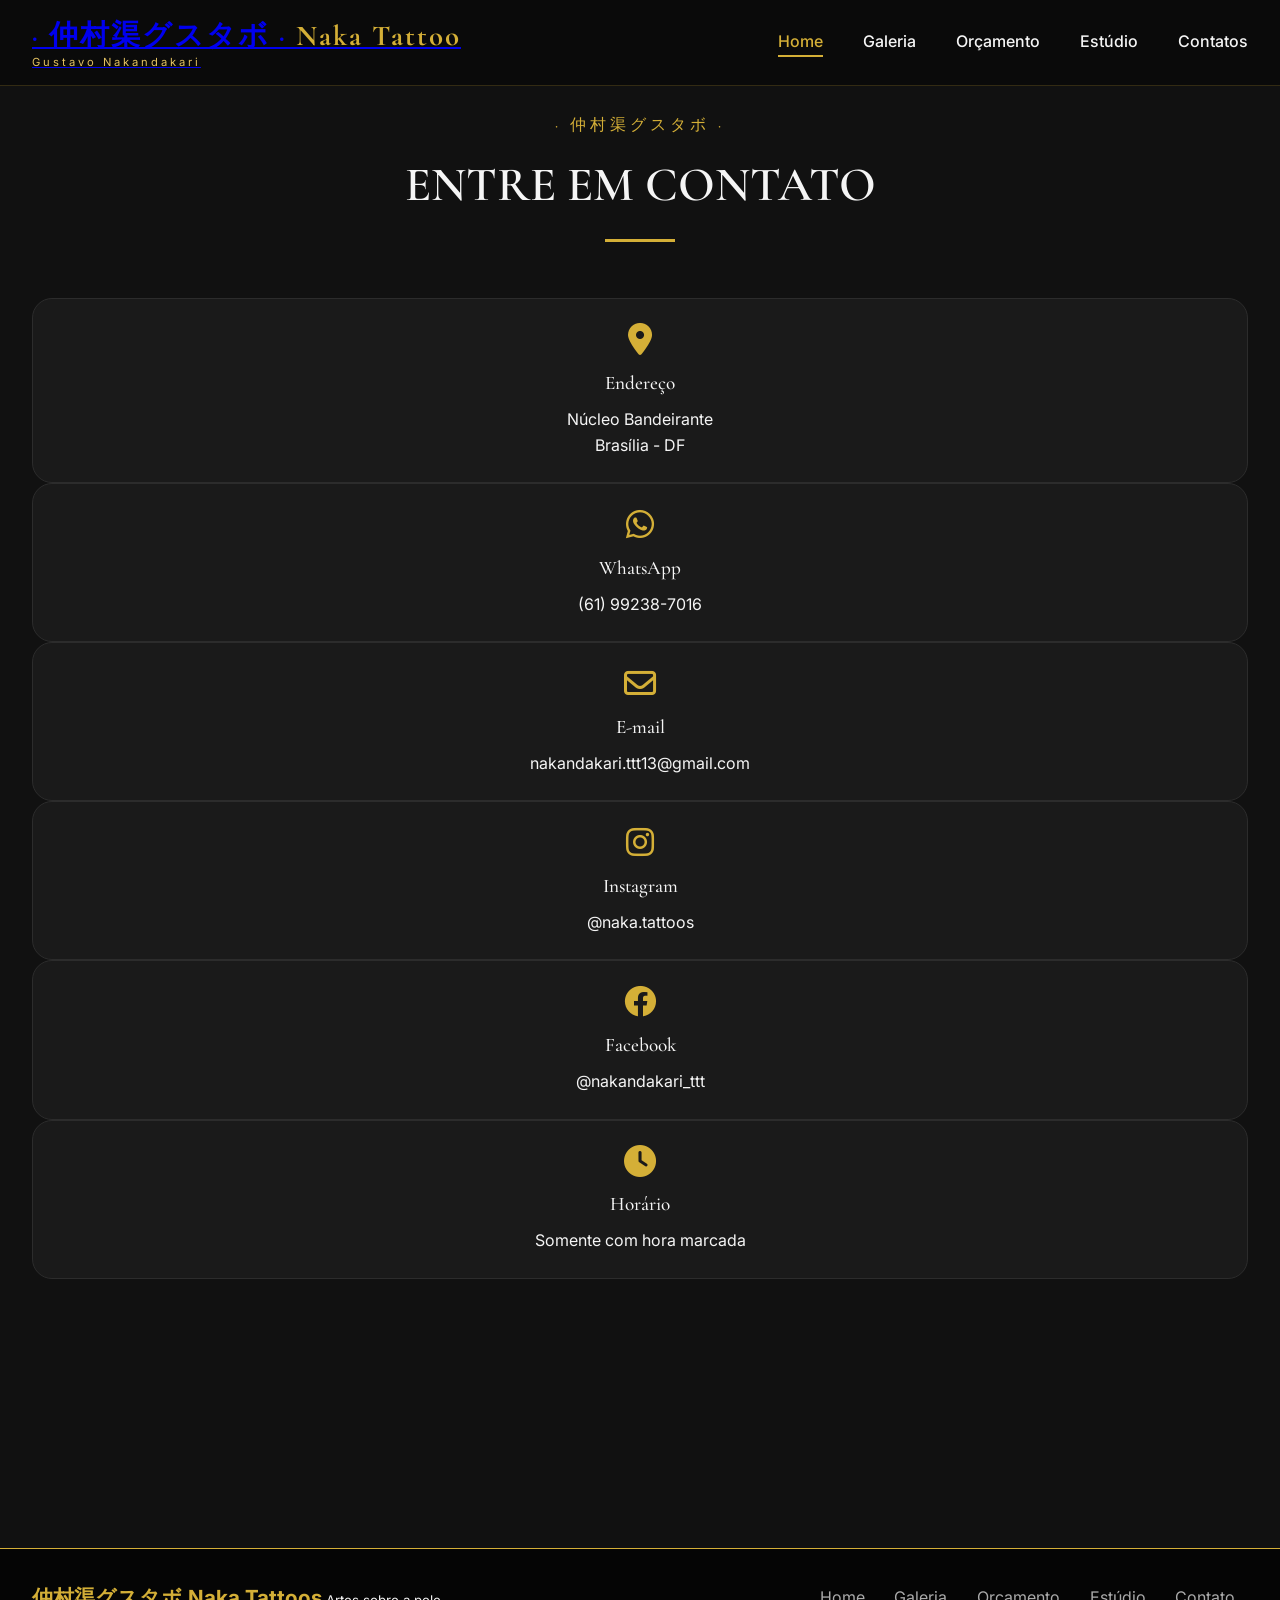
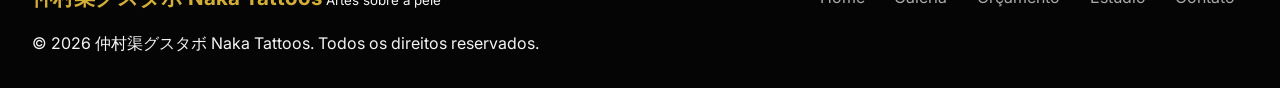
==== src/pages/contatos.html @ 394514e5 "cria e estrutura a página contatos Co-authored-by: Copilot <copilot@github.com>" ====
<!DOCTYPE html>
<html lang="pt-br">
    <head>
        <meta charset="UTF-8">
        <meta name="viewport" content="width=device-width, initial-scale=1.0">
        <title>Naka Tatto | Contatos</title>
        <link href="https://fonts.googleapis.com/css2?family=Inter:opsz,wght@14..32,300;400;500;600;700&family=Cormorant+Garamond:ital,wght@0,400;0,500;1,400&display=swap" rel="stylesheet">
        <link rel="stylesheet" href="https://cdnjs.cloudflare.com/ajax/libs/font-awesome/6.0.0-beta3/css/all.min.css">
        <link rel="stylesheet" href="../styles/global.css">
    </head>
    <body>
        <header class="cabecalho" id="cabecalho">
            <div class="container-cabecalho">
                <a href="../../index.html" class="logo">
                    <span class="logo-principal">· 仲村渠グスタボ ·
                        <span class="logo-texto">Naka Tattoo</span>
                    </span>
                    <span class="logo-detalhe">Gustavo Nakandakari</span>
                </a>

                <nav class="menu-navegacao">
                    <ul class="lista-menu">
                        <li><a href="../../index.html" class="link-menu">Home</a></li>
                        <li><a href="galeria.html" class="link-menu">Galeria</a></li>
                        <li><a href="orcamento.html" class="link-menu">Orçamento</a></li>
                        <li><a href="estudio.html" class="link-menu">Estúdio</a></li>
                        <li><a href="contatos.html" class="link-menu ativo">Contatos</a></li>
                    </ul>
                </nav>

                <div class="menu-hamburger" id="menuHamburger">
                    <i class="fas fa-bars"></i>
                </div>
            </div>
        </header>

        <main>
            <section class="secao secao-contato">
                <div class="container-largura">
                    <div class="cabecalho-secao">
                        <span class="etiqueta-secao">· 仲村渠グスタボ ·</span>
                        <h2 class="titulo-secao">Entre em Contato</h2>
                        <div class="linha-dourada"></div>
                    </div>

                    <div class="contato-com-mapa">
                        <div class="info-contato-vertical">
                            <a href="https://www.google.com/maps?q=-15.8730800,-47.9724920" target="_blank" rel="noopener" class="card-info card-info-linha">
                                <i class="fas fa-map-marker-alt"></i>
                                <div class="card-info-texto">
                                    <h4>Endereço</h4>
                                    <p>Núcleo Bandeirante<br>Brasília - DF</p>
                                </div>
                            </a>

                            <a href="https://api.whatsapp.com/message/TLLHO6BXFIZGD1" target="_blank" rel="noopener" class="card-info card-info-linha">
                                <i class="fab fa-whatsapp"></i>
                                <div class="card-info-texto">
                                    <h4>WhatsApp</h4>
                                    <p>(61) 99238-7016</p>
                                </div>
                            </a>

                            <a href="mailto:nakandakari.ttt13@gmail.com" class="card-info card-info-linha">
                                <i class="far fa-envelope"></i>
                                <div class="card-info-texto">
                                    <h4>E-mail</h4>
                                    <p>nakandakari.ttt13@gmail.com</p>
                                </div>
                            </a>

                            <a href="https://www.instagram.com/naka.tattoos" target="_blank" rel="noopener" class="card-info card-info-linha">
                                <i class="fab fa-instagram"></i>
                                <div class="card-info-texto">
                                    <h4>Instagram</h4>
                                    <p>@naka.tattoos</p>
                                </div>
                            </a>

                            <a href="https://www.facebook.com/share/1BndRyHR6f/?mibextid=wwXlfr" target="_blank" rel="noopener" class="card-info card-info-linha">
                                <i class="fab fa-facebook"></i>
                                <div class="card-info-texto">
                                    <h4>Facebook</h4>
                                    <p>@nakandakari_ttt</p>
                                </div>
                            </a>

                            <div class="card-info card-info-linha">
                                <i class="fas fa-clock"></i>
                                <div class="card-info-texto">
                                    <h4>Horário</h4>
                                    <p>Somente com hora marcada</p>
                                </div>
                            </div>
                        </div>

                        <div class="mapa-contato">
                            <iframe
                                src="https://www.google.com/maps/embed?pb=!1m18!1m12!1m3!1d3839.999999999999!2d-47.972492!3d-15.87308!2m3!1f0!2f0!3f0!3m2!1i1024!2i768!4f13.1!3m3!1m2!1s0x0%3A0x0!2zMTXCsDUyJzIzLjAiUyA0N8KwNTgnMjEuMCJX!5e0!3m2!1spt-BR!2sbr!4v1620000000000"
                                width="100%"
                                height="100%"
                                style="border:0;"
                                allowfullscreen=""
                                loading="lazy"
                                title="Localização do estúdio"
                            >
                            </iframe>
                        </div>
                    </div>
                </div>
            </section>
        </main>

        <footer class="rodape">
            <div class="container-rodape">
                <div class="rodape-conteudo">
                    <div class="rodape-logo">
                        <span>仲村渠グスタボ Naka Tattoos</span>
                        <small>Artes sobre a pele</small>
                    </div>
                    <div class="rodape-links">
                        <a href="../../index.html">Home</a>
                        <a href="galeria.html">Galeria</a>
                        <a href="orcamento.html">Orçamento</a>
                        <a href="estudio.html">Estúdio</a>
                        <a href="contatos.html">Contato</a>
                    </div>
                    <div class="rodape-copyright">
                        <p>© 2026 仲村渠グスタボ Naka Tattoos. Todos os direitos reservados.</p>
                    </div>
                </div>
            </div>
        </footer>

        <script src="../js/script.js"></script>
    </body>
</html>
---- src/styles/global.css ----
/* --- RESET & VARIÁVEIS (PORTUGUÊS) --- */
* {
    margin: 0;
    padding: 0;
    box-sizing: border-box;
}

:root {
    --preto: #0a0a0a;
    --preto-suave: #111111;
    --vermelho: #c53a1f;
    --vermelho-escuro: #a52a12;
    --branco: #f5f5f5;
    --branco-fumaca: #ececec;
    --dourado: #d4af37;
    --dourado-suave: #e4c262;
    --cinza-escuro: #2a2a2a;
    --transicao-padrao: all 0.3s ease;
}

html {
    scroll-behavior: smooth;
}

body {
    font-family: 'Inter', sans-serif;
    background-color: var(--preto);
    color: var(--branco);
    line-height: 1.6;
    overflow-x: hidden;
}

/* --- TIPOGRAFIA ORIENTAL --- */
h1, h2, h3, h4, .logo-principal, .etiqueta-secao, .citacao-sobre {
    font-family: 'Cormorant Garamond', serif;
    font-weight: 500;
}

/* --- CABEÇALHO / NAVEGAÇÃO --- */
.cabecalho {
    position: fixed;
    top: 0;
    width: 100%;
    background: rgba(10, 10, 10, 0.92);
    backdrop-filter: blur(12px);
    z-index: 1000;
    padding: 0.8rem 2rem;
    border-bottom: 1px solid rgba(212, 175, 55, 0.2);
    transition: var(--transicao-padrao);
}

.container-cabecalho {
    max-width: 1400px;
    margin: 0 auto;
    display: flex;
    justify-content: space-between;
    align-items: center;
}

.logo {
    display: flex;
    flex-direction: column;
}

.logo-principal {
    font-size: 1.8rem;
    font-weight: 700;
    letter-spacing: 2px;
}

.logo-principal span {
    color: var(--dourado);
}

.logo-texto {
    color: var(--branco);
}

.logo-detalhe {
    font-size: 0.7rem;
    letter-spacing: 3px;
    color: var(--dourado-suave);
    margin-top: -5px;
}

.lista-menu {
    display: flex;
    gap: 2.5rem;
    list-style: none;
}

.link-menu {
    color: var(--branco);
    text-decoration: none;
    font-weight: 500;
    font-size: 1rem;
    transition: var(--transicao-padrao);
    position: relative;
}

.link-menu::after {
    content: '';
    position: absolute;
    bottom: -6px;
    left: 0;
    width: 0%;
    height: 2px;
    background: var(--dourado);
    transition: 0.3s;
}

.link-menu:hover::after,
.link-menu.ativo::after {
    width: 100%;
}

.link-menu:hover,
.link-menu.ativo {
    color: var(--dourado);
}

.menu-hamburger {
    display: none;
    font-size: 1.8rem;
    cursor: pointer;
    color: var(--dourado);
}

/* --- SEÇÕES GERAIS --- */
.secao {
    padding: 7rem 2rem;
}

.container-largura {
    max-width: 1300px;
    margin: 0 auto;
}

.cabecalho-secao {
    text-align: center;
    margin-bottom: 3.5rem;
}

.etiqueta-secao {
    font-size: 1rem;
    letter-spacing: 4px;
    color: var(--dourado);
    display: inline-block;
    margin-bottom: 0.5rem;
}

.titulo-secao {
    font-size: 3rem;
    font-weight: 600;
    text-transform: uppercase;
    margin-bottom: 0.8rem;
    color: var(--branco);
}

.linha-dourada {
    width: 70px;
    height: 3px;
    background: var(--dourado);
    margin: 1rem auto 0;
}

.subtitulo-secao {
    margin-top: 1rem;
    color: #bbbbbb;
    font-size: 1rem;
}

/* --- HOME --- */
.secao-home {
    min-height: 100vh;
    display: flex;
    align-items: center;
    position: relative;
    background: url('https://images.unsplash.com/photo-1614050134059-0d8c1d7bdfb6?q=80&w=2070&auto=format') center/cover no-repeat;
    background-attachment: fixed;
}

.overlay-home {
    position: absolute;
    top: 0;
    left: 0;
    width: 100%;
    height: 100%;
    background: linear-gradient(135deg, rgba(0,0,0,0.85) 0%, rgba(0,0,0,0.6) 100%);
    z-index: 1;
}

.conteudo-home {
    position: relative;
    z-index: 2;
    max-width: 1300px;
    margin: 0 auto;
    display: flex;
    justify-content: space-between;
    align-items: center;
    flex-wrap: wrap;
    gap: 2rem;
    padding: 0 2rem;
}

.home-texto {
    flex: 1;
}

.home-saudacao {
    font-size: 1rem;
    letter-spacing: 5px;
    color: var(--dourado);
    text-transform: uppercase;
    border-left: 3px solid var(--dourado);
    padding-left: 1rem;
}

.home-titulo {
    font-size: 4rem;
    margin: 1.5rem 0 1rem;
    line-height: 1.2;
}

.titulo-destaque {
    color: var(--dourado);
    border-bottom: 2px solid var(--vermelho);
}

.home-descricao {
    font-size: 1.1rem;
    max-width: 550px;
    margin: 1rem 0 2rem;
    color: #ddd;
}

.botao {
    display: inline-block;
    padding: 0.9rem 2rem;
    text-decoration: none;
    font-weight: 600;
    border-radius: 40px;
    transition: var(--transicao-padrao);
    margin-right: 1rem;
    border: none;
    cursor: pointer;
    font-size: 1rem;
}

.botao-primario {
    background: var(--dourado);
    color: var(--preto);
    box-shadow: 0 5px 15px rgba(212, 175, 55, 0.3);
}

.botao-primario:hover {
    background: var(--branco);
    transform: translateY(-3px);
}

.botao-secundario {
    background: transparent;
    border: 1.5px solid var(--dourado);
    color: var(--dourado);
}

.botao-secundario:hover {
    background: var(--dourado);
    color: var(--preto);
}

.home-emblema {
    flex: 0.4;
    text-align: center;
}

.circulo-dourado {
    width: 180px;
    height: 180px;
    background: rgba(212, 175, 55, 0.08);
    border: 1px solid var(--dourado);
    border-radius: 50%;
    display: flex;
    align-items: center;
    justify-content: center;
    font-size: 5rem;
    color: var(--dourado);
    backdrop-filter: blur(4px);
}

/* --- SOBRE MIM --- */
.secao-sobre {
    background: var(--preto-suave);
}

.grade-sobre {
    display: grid;
    grid-template-columns: 1fr 1fr;
    gap: 3rem;
    align-items: center;
}

.moldura-imagem {
    position: relative;
    border-radius: 20px;
    overflow: hidden;
    box-shadow: 0 20px 30px -10px rgba(0,0,0,0.5);
}

.moldura-imagem img {
    width: 100%;
    height: auto;
    display: block;
    transition: transform 0.5s;
}

.moldura-imagem:hover img {
    transform: scale(1.02);
}

.selo-tradicao {
    position: absolute;
    bottom: 20px;
    left: 20px;
    background: var(--preto);
    padding: 0.5rem 1rem;
    border-left: 4px solid var(--dourado);
    font-weight: bold;
    font-size: 0.85rem;
}

.sobre-nome {
    font-size: 2.2rem;
    color: var(--dourado);
    margin-bottom: 1rem;
}

.destaque-vermelho {
    color: var(--vermelho);
    font-weight: bold;
}

.caracteristicas {
    display: flex;
    gap: 1.5rem;
    margin: 2rem 0;
}

.caracteristica-item {
    background: #1e1e1e;
    padding: 0.8rem 1.2rem;
    border-radius: 50px;
    display: flex;
    align-items: center;
    gap: 0.5rem;
    font-size: 0.9rem;
}

.caracteristica-item i {
    color: var(--dourado);
}

.citacao-sobre {
    background: rgba(212, 175, 55, 0.05);
    padding: 1.2rem;
    border-radius: 20px;
    font-style: italic;
    font-size: 1.1rem;
    border-left: 3px solid var(--dourado);
}

/* --- MINHAS ARTES ---= */
.secao-artes {
    background: var(--preto);
}

.grade-instagram {
    display: grid;
    grid-template-columns: repeat(auto-fit, minmax(260px, 1fr));
    gap: 1.5rem;
    margin: 2rem 0 2rem;
}

.card-instagram {
    background: #161616;
    border-radius: 16px;
    overflow: hidden;
    transition: transform 0.3s, box-shadow 0.3s;
    border: 1px solid rgba(212, 175, 55, 0.2);
}

.card-instagram:hover {
    transform: translateY(-5px);
    box-shadow: 0 15px 25px -10px rgba(0,0,0,0.6);
    border-color: var(--dourado);
}

.card-instagram img {
    width: 100%;
    height: 260px;
    object-fit: cover;
    display: block;
}

/* Embed do Instagram dentro do card */
.card-instagram-embed {
    display: flex;
    align-items: stretch;
}

.card-instagram-embed iframe {
    width: 100%;
    min-height: 400px;
    border: none;
    border-radius: 16px;
}

.info-instagram {
    padding: 0.8rem;
    display: flex;
    justify-content: space-between;
    align-items: center;
}

.curtidas {
    font-size: 0.8rem;
    color: #bbb;
}

.curtidas i {
    color: var(--vermelho);
    margin-right: 5px;
}

.botao-instagram-wrapper {
    text-align: center;
    margin-top: 1rem;
}

.botao-instagram {
    display: inline-flex;
    align-items: center;
    gap: 10px;
    background: linear-gradient(45deg, #f58529, #dd2a7b, #8134af);
    padding: 0.8rem 2rem;
    border-radius: 40px;
    color: white;
    text-decoration: none;
    font-weight: bold;
    transition: var(--transicao-padrao);
}

.botao-instagram:hover {
    transform: scale(1.03);
    box-shadow: 0 5px 15px rgba(0,0,0,0.3);
}

/* --- CONTATOS --- */
.secao-contato {
    background: var(--preto-suave);
}

.grade-contato {
    display: grid;
    grid-template-columns: 1fr;
    gap: 3rem;
}

.info-contato {
    display: grid;
    grid-template-columns: 1fr 1fr;
    gap: 1.5rem;
    max-width: 900px;
    margin: 0 auto;
}

.card-info {
    display: block;
    background: #1a1a1a;
    padding: 1.5rem;
    border-radius: 20px;
    margin-bottom: 0;
    text-align: center;
    border: 1px solid #2c2c2c;
    color: inherit;
    text-decoration: none;
    transition: var(--transicao-padrao);
}

a.card-info:hover {
    transform: translateY(-3px);
    border-color: var(--dourado);
    box-shadow: 0 8px 20px -10px rgba(212, 175, 55, 0.4);
}

.card-info i {
    font-size: 2rem;
    color: var(--dourado);
    margin-bottom: 0.8rem;
}

.card-info h4 {
    font-size: 1.2rem;
    margin-bottom: 0.5rem;
}

.redes-sociais p {
    color: var(--dourado);
    font-weight: 500;
}

.formulario-contato {
    background: #141414;
    padding: 2rem;
    border-radius: 24px;
}

.formulario-contato h3 {
    font-size: 1.8rem;
    margin-bottom: 1.5rem;
    color: var(--dourado);
}

.campo-form input,
.campo-form textarea {
    width: 100%;
    padding: 1rem;
    background: #222;
    border: 1px solid #3a3a3a;
    border-radius: 12px;
    color: var(--branco);
    font-family: inherit;
    margin-bottom: 1rem;
    transition: var(--transicao-padrao);
}

.campo-form input:focus,
.campo-form textarea:focus {
    outline: none;
    border-color: var(--dourado);
    box-shadow: 0 0 0 2px rgba(212, 175, 55, 0.2);
}

.enviar-botao {
    width: 100%;
    justify-content: center;
    background: var(--dourado);
    color: var(--preto);
    font-weight: bold;
}

.feedback-mensagem {
    margin-top: 1rem;
    text-align: center;
    font-size: 0.9rem;
}

/* --- RODAPÉ --- */
.rodape {
    background: #050505;
    padding: 2rem;
    border-top: 1px solid var(--dourado);
}

.rodape-conteudo {
    display: flex;
    justify-content: space-between;
    align-items: center;
    flex-wrap: wrap;
    gap: 1rem;
}

.rodape-logo span {
    font-size: 1.3rem;
    font-weight: bold;
    color: var(--dourado);
}

.rodape-links a {
    color: #aaa;
    margin: 0 0.8rem;
    text-decoration: none;
    transition: 0.2s;
}

.rodape-links a:hover {
    color: var(--dourado);
}

/* --- RESPONSIVIDADE --- */
@media (max-width: 950px) {
    .grade-sobre, .grade-contato {
        grid-template-columns: 1fr;
    }

    .info-contato {
        grid-template-columns: 1fr;
    }

    .home-titulo {
        font-size: 2.8rem;
    }

    .lista-menu {
        display: none;
        flex-direction: column;
        background: rgba(0,0,0,0.97);
        position: absolute;
        top: 70px;
        left: 0;
        width: 100%;
        padding: 2rem;
        text-align: center;
        gap: 1.5rem;
        backdrop-filter: blur(12px);
    }

    .lista-menu.ativo-mobile {
        display: flex;
    }

    .menu-hamburger {
        display: block;
    }

    .secao-home {
        background-attachment: scroll;
    }

    .conteudo-home {
        flex-direction: column;
        text-align: center;
    }

    .home-saudacao {
        border-left: none;
    }
}

@media (max-width: 540px) {
    .rodape-conteudo {
        flex-direction: column;
        text-align: center;
    }

    .titulo-secao {
        font-size: 2.2rem;
    }
}
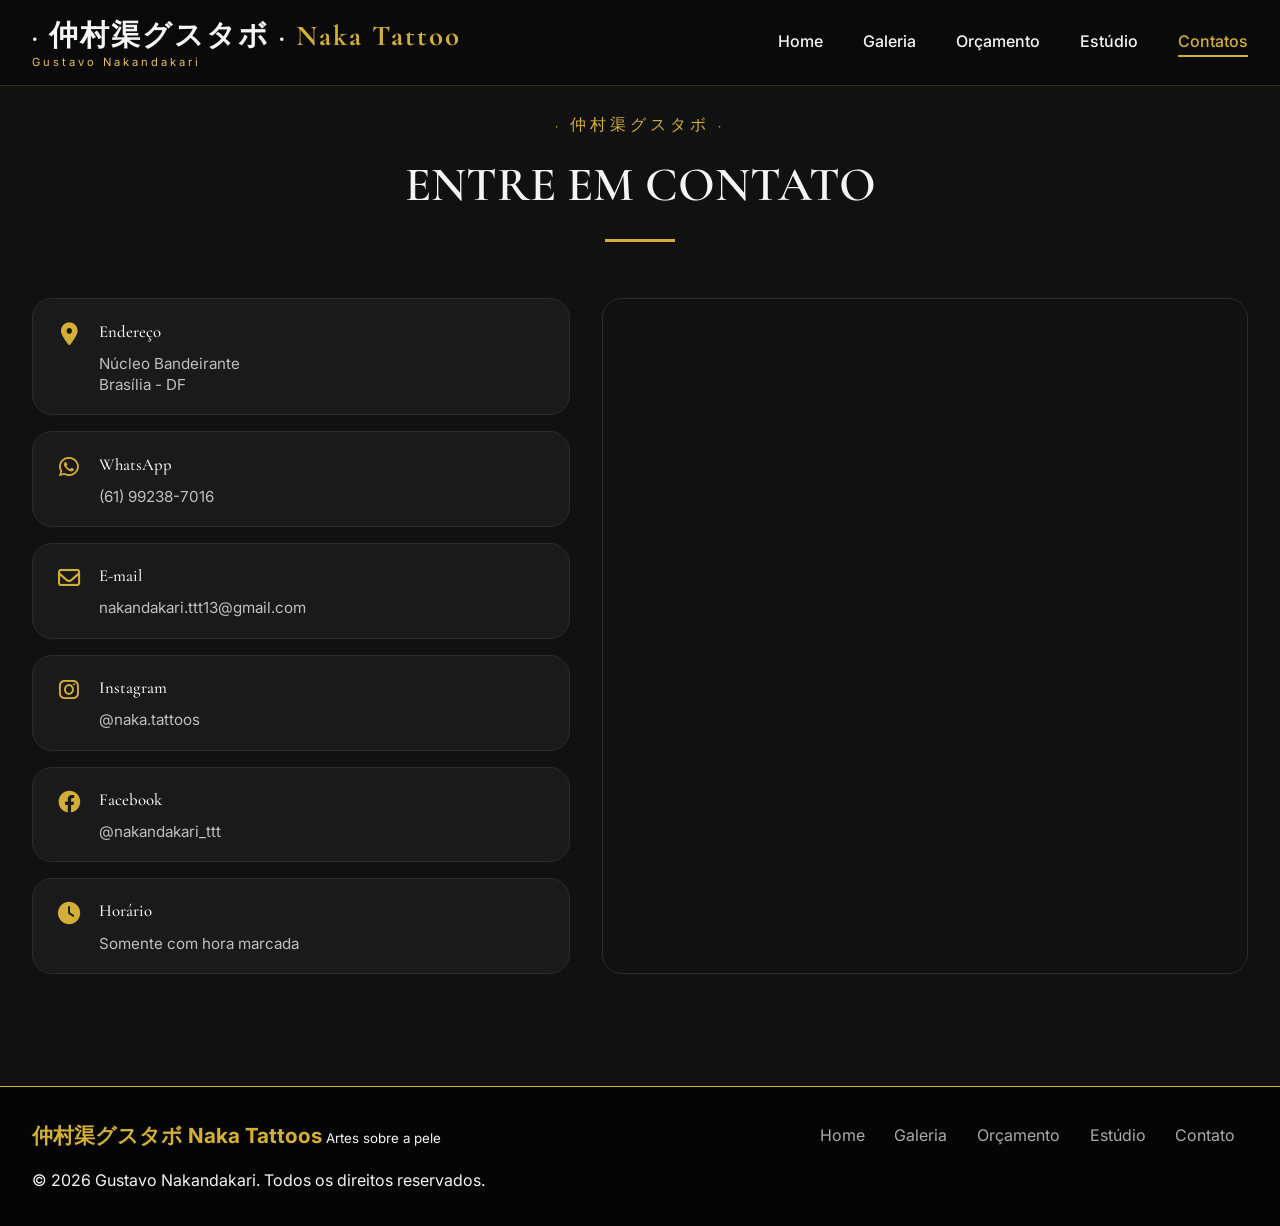
==== commit 8f368ab4: "atualiza o nome na licença" ====
--- a/src/pages/contatos.html
+++ b/src/pages/contatos.html
@@ -126,7 +126,7 @@
                         <a href="contatos.html">Contato</a>
                     </div>
                     <div class="rodape-copyright">
-                        <p>© 2026 仲村渠グスタボ Naka Tattoos. Todos os direitos reservados.</p>
+                        <p>© 2026 Gustavo Nakandakari. Todos os direitos reservados.</p>
                     </div>
                 </div>
             </div>
--- a/src/styles/global.css
+++ b/src/styles/global.css
@@ -60,6 +60,8 @@
 .logo {
     display: flex;
     flex-direction: column;
+    text-decoration: none;
+    color: inherit;
 }
 
 .logo-principal {
@@ -288,6 +290,90 @@
     backdrop-filter: blur(4px);
 }
 
+/* --- EXPLORE / CARDS DE NAVEGAÇÃO --- */
+.secao-explore {
+    background: var(--preto);
+}
+
+.grade-navegacao {
+    display: grid;
+    grid-template-columns: repeat(auto-fit, minmax(240px, 1fr));
+    gap: 1.5rem;
+    margin-top: 1rem;
+}
+
+.card-navegacao {
+    display: flex;
+    flex-direction: column;
+    align-items: flex-start;
+    gap: 0.6rem;
+    background: #141414;
+    border: 1px solid rgba(212, 175, 55, 0.2);
+    border-radius: 20px;
+    padding: 2rem 1.6rem;
+    text-decoration: none;
+    color: var(--branco);
+    position: relative;
+    overflow: hidden;
+    transition: var(--transicao-padrao);
+}
+
+.card-navegacao::before {
+    content: '';
+    position: absolute;
+    top: 0;
+    left: 0;
+    width: 4px;
+    height: 100%;
+    background: var(--dourado);
+    transform: scaleY(0);
+    transform-origin: top;
+    transition: transform 0.3s ease;
+}
+
+.card-navegacao:hover {
+    transform: translateY(-6px);
+    border-color: var(--dourado);
+    box-shadow: 0 15px 30px -12px rgba(212, 175, 55, 0.35);
+}
+
+.card-navegacao:hover::before {
+    transform: scaleY(1);
+}
+
+.card-navegacao > i {
+    font-size: 2.2rem;
+    color: var(--dourado);
+    margin-bottom: 0.4rem;
+}
+
+.card-navegacao h3 {
+    font-size: 1.6rem;
+    color: var(--branco);
+}
+
+.card-navegacao p {
+    color: #bbbbbb;
+    font-size: 0.95rem;
+    line-height: 1.5;
+    flex-grow: 1;
+}
+
+.card-navegacao-cta {
+    display: inline-flex;
+    align-items: center;
+    gap: 0.5rem;
+    color: var(--dourado);
+    font-weight: 600;
+    font-size: 0.95rem;
+    margin-top: 0.4rem;
+    transition: var(--transicao-padrao);
+}
+
+.card-navegacao:hover .card-navegacao-cta {
+    gap: 0.9rem;
+}
+
 /* --- SOBRE MIM --- */
 .secao-sobre {
     background: var(--preto-suave);
@@ -455,9 +541,251 @@
     box-shadow: 0 5px 15px rgba(0,0,0,0.3);
 }
 
+/* --- PÁGINA DO ESTÚDIO --- */
+.secao-estudio {
+    background: var(--preto);
+}
+
+.grade-estudio {
+    display: grid;
+    grid-template-columns: repeat(auto-fill, minmax(280px, 1fr));
+    gap: 1.5rem;
+    margin-top: 1rem;
+}
+
+.card-galeria {
+    background: #161616;
+    border-radius: 16px;
+    overflow: hidden;
+    border: 1px solid rgba(212, 175, 55, 0.2);
+    transition: transform 0.3s, box-shadow 0.3s;
+    cursor: pointer;
+}
+
+.card-galeria:hover {
+    transform: translateY(-5px);
+    box-shadow: 0 10px 25px rgba(0, 0, 0, 0.6);
+    border-color: var(--dourado);
+}
+
+.card-galeria img {
+    width: 100%;
+    height: 250px;
+    object-fit: cover;
+    display: block;
+}
+
+.card-galeria .legenda {
+    padding: 0.8rem;
+    font-size: 0.9rem;
+    color: #ccc;
+    text-align: center;
+}
+
+.card-galeria .legenda i {
+    color: var(--dourado);
+    margin-right: 5px;
+}
+
+/* --- AMBIENTE E HIGIENE --- */
+.secao-higiene {
+    background: var(--preto-suave);
+}
+
+.higiene-descricao {
+    max-width: 800px;
+    margin: 0 auto 3rem;
+    text-align: center;
+    color: #cccccc;
+    font-size: 1.1rem;
+    line-height: 1.7;
+}
+
+.grade-higiene {
+    display: grid;
+    grid-template-columns: repeat(auto-fit, minmax(220px, 1fr));
+    gap: 1.5rem;
+}
+
+.card-higiene {
+    background: #141414;
+    border: 1px solid rgba(212, 175, 55, 0.2);
+    border-radius: 20px;
+    padding: 2rem 1.5rem;
+    text-align: center;
+    transition: var(--transicao-padrao);
+}
+
+.card-higiene:hover {
+    transform: translateY(-5px);
+    border-color: var(--dourado);
+    box-shadow: 0 12px 25px -12px rgba(212, 175, 55, 0.35);
+}
+
+.card-higiene i {
+    font-size: 2.2rem;
+    color: var(--dourado);
+    margin-bottom: 1rem;
+}
+
+.card-higiene h3 {
+    font-size: 1.4rem;
+    color: var(--branco);
+    margin-bottom: 0.5rem;
+}
+
+.card-higiene p {
+    color: #bbbbbb;
+    font-size: 0.95rem;
+    line-height: 1.5;
+}
+
+/* --- CTA VISITA --- */
+.secao-visita {
+    background: var(--preto);
+}
+
+/* --- LIGHTBOX / VISUALIZADOR DE GALERIA --- */
+.lightbox {
+    display: none;
+    position: fixed;
+    inset: 0;
+    z-index: 2000;
+    background: rgba(0, 0, 0, 0.9);
+    backdrop-filter: blur(6px);
+    align-items: center;
+    justify-content: center;
+    padding: 2rem;
+}
+
+.lightbox.ativo {
+    display: flex;
+}
+
+.lightbox-conteudo {
+    max-width: 90vw;
+    max-height: 85vh;
+    display: flex;
+    flex-direction: column;
+    align-items: center;
+    gap: 1rem;
+}
+
+.lightbox-conteudo img {
+    max-width: 100%;
+    max-height: 75vh;
+    object-fit: contain;
+    border-radius: 12px;
+    border: 1px solid rgba(212, 175, 55, 0.4);
+    box-shadow: 0 20px 50px rgba(0, 0, 0, 0.7);
+}
+
+.lightbox-legenda {
+    color: var(--branco);
+    text-align: center;
+    font-size: 1rem;
+    max-width: 700px;
+}
+
+.lightbox-fechar {
+    position: absolute;
+    top: 1.5rem;
+    right: 1.5rem;
+    background: rgba(255, 255, 255, 0.08);
+    border: 1px solid rgba(212, 175, 55, 0.4);
+    color: var(--branco);
+    font-size: 1.4rem;
+    width: 48px;
+    height: 48px;
+    border-radius: 50%;
+    cursor: pointer;
+    display: flex;
+    align-items: center;
+    justify-content: center;
+    transition: var(--transicao-padrao);
+}
+
+.lightbox-fechar:hover {
+    background: var(--dourado);
+    color: var(--preto);
+}
+
+.lightbox-seta {
+    background: rgba(255, 255, 255, 0.08);
+    border: 1px solid rgba(212, 175, 55, 0.4);
+    color: var(--branco);
+    font-size: 1.5rem;
+    width: 56px;
+    height: 56px;
+    border-radius: 50%;
+    cursor: pointer;
+    display: flex;
+    align-items: center;
+    justify-content: center;
+    transition: var(--transicao-padrao);
+    flex-shrink: 0;
+}
+
+.lightbox-seta:hover {
+    background: var(--dourado);
+    color: var(--preto);
+}
+
+.lightbox-anterior {
+    margin-right: 1rem;
+}
+
+.lightbox-proximo {
+    margin-left: 1rem;
+}
+
 /* --- CONTATOS --- */
 .secao-contato {
     background: var(--preto-suave);
+}
+
+/* --- CTA DE CONTATO --- */
+.cta-contato {
+    text-align: center;
+    max-width: 640px;
+    margin: 0 auto;
+    background: #141414;
+    border: 1px solid rgba(212, 175, 55, 0.2);
+    border-radius: 24px;
+    padding: 3rem 2rem;
+}
+
+.cta-contato-titulo {
+    font-size: 2rem;
+    color: var(--dourado);
+    margin-bottom: 0.8rem;
+}
+
+.cta-contato-texto {
+    color: #cccccc;
+    font-size: 1.1rem;
+    margin-bottom: 2rem;
+}
+
+.cta-contato-botoes {
+    display: flex;
+    flex-wrap: wrap;
+    gap: 1rem;
+    justify-content: center;
+}
+
+.botao-whatsapp {
+    display: inline-flex;
+    align-items: center;
+    gap: 0.6rem;
+    background: #25d366;
+    color: #0a0a0a;
+    box-shadow: 0 5px 15px rgba(37, 211, 102, 0.3);
+}
+
+.botao-whatsapp:hover {
+    background: #1ebe57;
+    transform: translateY(-3px);
 }
 
 .grade-contato {
@@ -509,6 +837,94 @@
     font-weight: 500;
 }
 
+/* --- CONTATOS: LAYOUT COM MAPA --- */
+.contato-com-mapa {
+    display: grid;
+    grid-template-columns: 1fr 1.2fr;
+    gap: 2rem;
+    align-items: stretch;
+    margin-top: 2rem;
+}
+
+.info-contato-vertical {
+    display: flex;
+    flex-direction: column;
+    gap: 1rem;
+}
+
+.card-info-linha {
+    display: flex;
+    align-items: flex-start;
+    gap: 1rem;
+    text-align: left;
+    padding: 1.2rem 1.4rem;
+}
+
+.card-info-linha i {
+    font-size: 1.4rem;
+    color: var(--dourado);
+    margin-bottom: 0;
+    margin-top: 0.25rem;
+    flex-shrink: 0;
+    width: 28px;
+    text-align: center;
+}
+
+.card-info-texto {
+    display: flex;
+    flex-direction: column;
+    gap: 0.25rem;
+}
+
+.card-info-texto h4 {
+    font-size: 1.05rem;
+    margin-bottom: 0.2rem;
+    color: var(--branco);
+}
+
+.card-info-texto p {
+    color: #bfbfbf;
+    font-size: 0.95rem;
+    line-height: 1.4;
+    margin: 0;
+}
+
+.cta-whatsapp {
+    display: inline-flex;
+    align-items: center;
+    gap: 0.5rem;
+    background: #25d366;
+    color: #0a0a0a;
+    padding: 0.5rem 1rem;
+    border-radius: 30px;
+    font-weight: 700;
+    font-size: 0.85rem;
+    text-transform: uppercase;
+    letter-spacing: 0.5px;
+    margin-top: 0.6rem;
+    width: fit-content;
+    transition: var(--transicao-padrao);
+}
+
+a.card-info-linha:hover .cta-whatsapp {
+    background: #1ebe57;
+    transform: translateY(-1px);
+}
+
+.mapa-contato {
+    border-radius: 20px;
+    overflow: hidden;
+    border: 1px solid #2c2c2c;
+    min-height: 500px;
+}
+
+.mapa-contato iframe {
+    display: block;
+    width: 100%;
+    height: 100%;
+    min-height: 500px;
+}
+
 .formulario-contato {
     background: #141414;
     padding: 2rem;
@@ -595,6 +1011,32 @@
 
     .info-contato {
         grid-template-columns: 1fr;
+    }
+
+    .contato-com-mapa {
+        grid-template-columns: 1fr;
+    }
+
+    .mapa-contato {
+        min-height: 350px;
+    }
+
+    .lightbox-seta {
+        width: 44px;
+        height: 44px;
+        font-size: 1.2rem;
+    }
+
+    .lightbox-anterior {
+        margin-right: 0.4rem;
+    }
+
+    .lightbox-proximo {
+        margin-left: 0.4rem;
+    }
+
+    .mapa-contato iframe {
+        min-height: 350px;
     }
 
     .home-titulo {
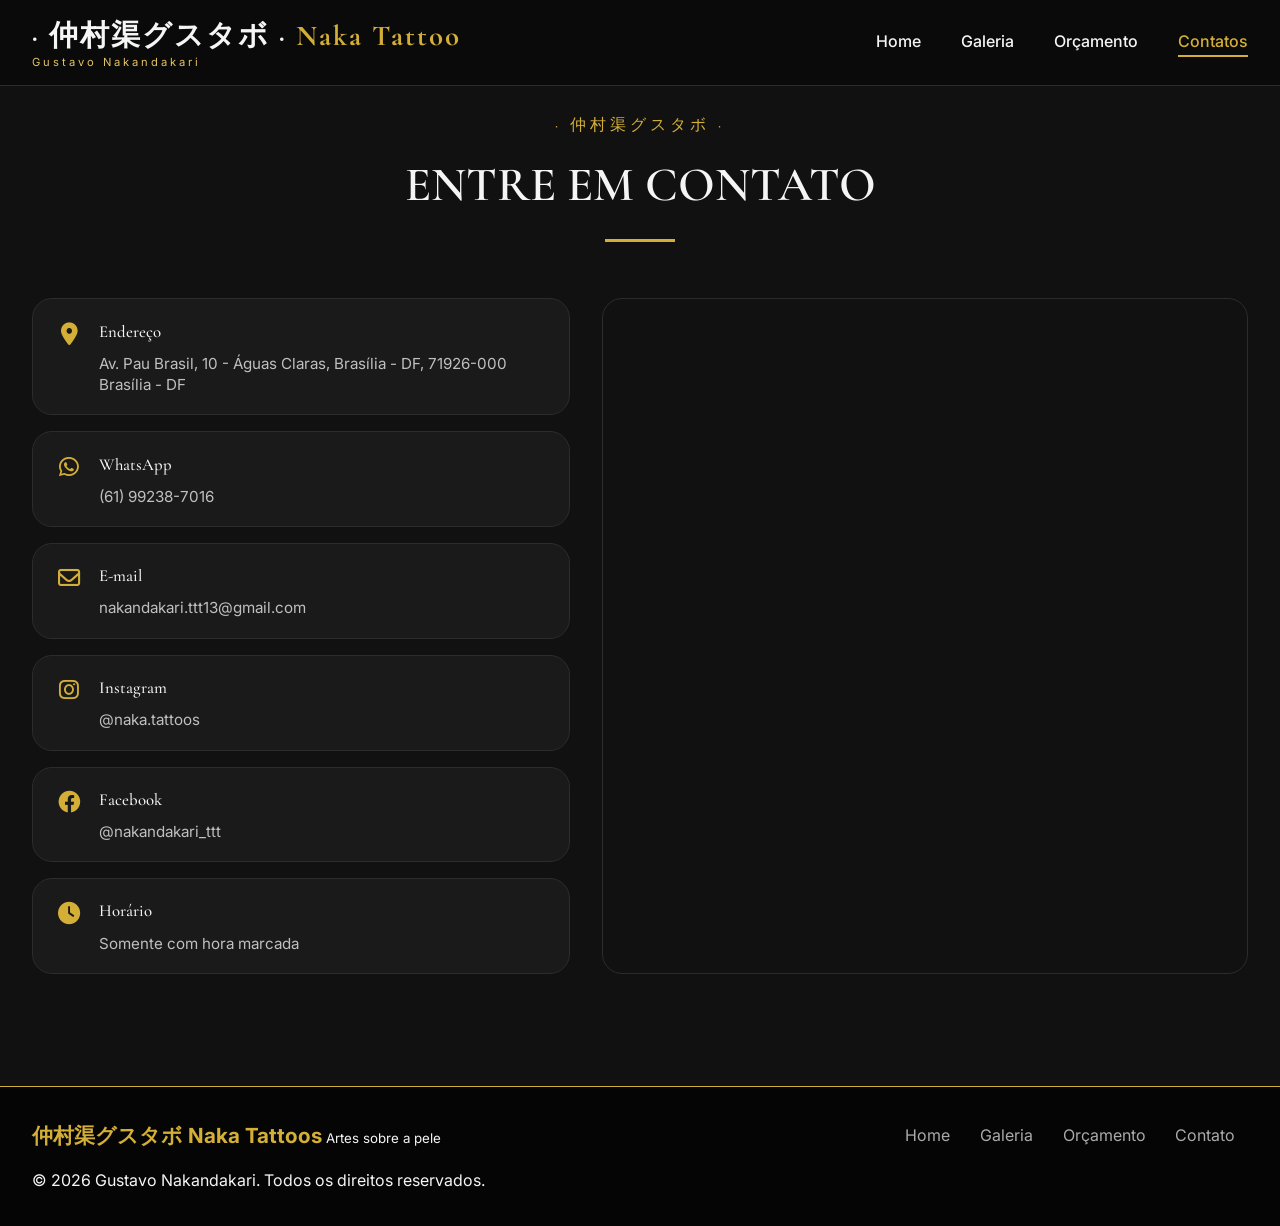
==== commit e803a4e7: "apaga a tela do estudio" ====
--- a/src/pages/contatos.html
+++ b/src/pages/contatos.html
@@ -23,7 +23,6 @@
                         <li><a href="../../index.html" class="link-menu">Home</a></li>
                         <li><a href="galeria.html" class="link-menu">Galeria</a></li>
                         <li><a href="orcamento.html" class="link-menu">Orçamento</a></li>
-                        <li><a href="estudio.html" class="link-menu">Estúdio</a></li>
                         <li><a href="contatos.html" class="link-menu ativo">Contatos</a></li>
                     </ul>
                 </nav>
@@ -45,11 +44,11 @@
 
                     <div class="contato-com-mapa">
                         <div class="info-contato-vertical">
-                            <a href="https://www.google.com/maps?q=-15.8730800,-47.9724920" target="_blank" rel="noopener" class="card-info card-info-linha">
+                            <a href="https://www.google.com/maps/place/Le+Quartier+%C3%81guas+Claras/data=!4m2!3m1!1s0x0:0xa1630dbaaeceb765?sa=X&ved=1t:2428&ictx=111" target="_blank" rel="noopener" class="card-info card-info-linha">
                                 <i class="fas fa-map-marker-alt"></i>
                                 <div class="card-info-texto">
                                     <h4>Endereço</h4>
-                                    <p>Núcleo Bandeirante<br>Brasília - DF</p>
+                                    <p>Av. Pau Brasil, 10 - Águas Claras, Brasília - DF, 71926-000<br>Brasília - DF</p>
                                 </div>
                             </a>
 
@@ -122,7 +121,6 @@
                         <a href="../../index.html">Home</a>
                         <a href="galeria.html">Galeria</a>
                         <a href="orcamento.html">Orçamento</a>
-                        <a href="estudio.html">Estúdio</a>
                         <a href="contatos.html">Contato</a>
                     </div>
                     <div class="rodape-copyright">
--- a/src/styles/global.css
+++ b/src/styles/global.css
@@ -971,6 +971,128 @@
     font-size: 0.9rem;
 }
 
+/* --- SELECT CUSTOMIZADO --- */
+.select-custom {
+    position: relative;
+    width: 100%;
+}
+
+.select-nativo-oculto {
+    position: absolute;
+    opacity: 0;
+    width: 0;
+    height: 0;
+    pointer-events: none;
+}
+
+.select-custom-trigger {
+    display: flex;
+    align-items: center;
+    justify-content: space-between;
+    gap: 0.5rem;
+    width: 100%;
+    padding: 0.8rem 1rem;
+    background: #222;
+    border: 1px solid #3a3a3a;
+    border-radius: 12px;
+    color: var(--branco);
+    font-family: inherit;
+    font-size: 1rem;
+    cursor: pointer;
+    text-align: left;
+    transition: var(--transicao-padrao);
+}
+
+.select-custom-trigger:hover {
+    border-color: rgba(212, 175, 55, 0.5);
+}
+
+.select-custom.aberto .select-custom-trigger {
+    border-color: var(--dourado);
+    box-shadow: 0 0 0 2px rgba(212, 175, 55, 0.2);
+}
+
+.select-custom-texto {
+    flex: 1;
+    overflow: hidden;
+    text-overflow: ellipsis;
+    white-space: nowrap;
+}
+
+.select-custom-texto.placeholder-texto {
+    color: #888;
+}
+
+.select-custom-icone {
+    color: var(--dourado);
+    font-size: 0.85rem;
+    transition: transform 0.3s ease;
+}
+
+.select-custom.aberto .select-custom-icone {
+    transform: rotate(180deg);
+}
+
+.select-custom-opcoes {
+    position: absolute;
+    top: calc(100% + 6px);
+    left: 0;
+    width: 100%;
+    max-height: 260px;
+    overflow-y: auto;
+    list-style: none;
+    margin: 0;
+    padding: 0.4rem;
+    background: #1a1a1a;
+    border: 1px solid rgba(212, 175, 55, 0.4);
+    border-radius: 12px;
+    box-shadow: 0 15px 30px -10px rgba(0, 0, 0, 0.7);
+    z-index: 100;
+    opacity: 0;
+    visibility: hidden;
+    transform: translateY(-8px);
+    transition: opacity 0.2s ease, transform 0.2s ease, visibility 0.2s;
+}
+
+.select-custom.aberto .select-custom-opcoes {
+    opacity: 1;
+    visibility: visible;
+    transform: translateY(0);
+}
+
+.select-custom-opcao {
+    padding: 0.7rem 0.9rem;
+    border-radius: 8px;
+    color: var(--branco);
+    font-size: 0.95rem;
+    cursor: pointer;
+    transition: background 0.2s ease, color 0.2s ease;
+}
+
+.select-custom-opcao:hover {
+    background: rgba(212, 175, 55, 0.12);
+    color: var(--dourado);
+}
+
+.select-custom-opcao.selecionada {
+    background: rgba(212, 175, 55, 0.18);
+    color: var(--dourado);
+    font-weight: 600;
+}
+
+.select-custom-opcao.placeholder {
+    color: #888;
+}
+
+.select-custom-opcoes::-webkit-scrollbar {
+    width: 8px;
+}
+
+.select-custom-opcoes::-webkit-scrollbar-thumb {
+    background: rgba(212, 175, 55, 0.4);
+    border-radius: 8px;
+}
+
 /* --- RODAPÉ --- */
 .rodape {
     background: #050505;
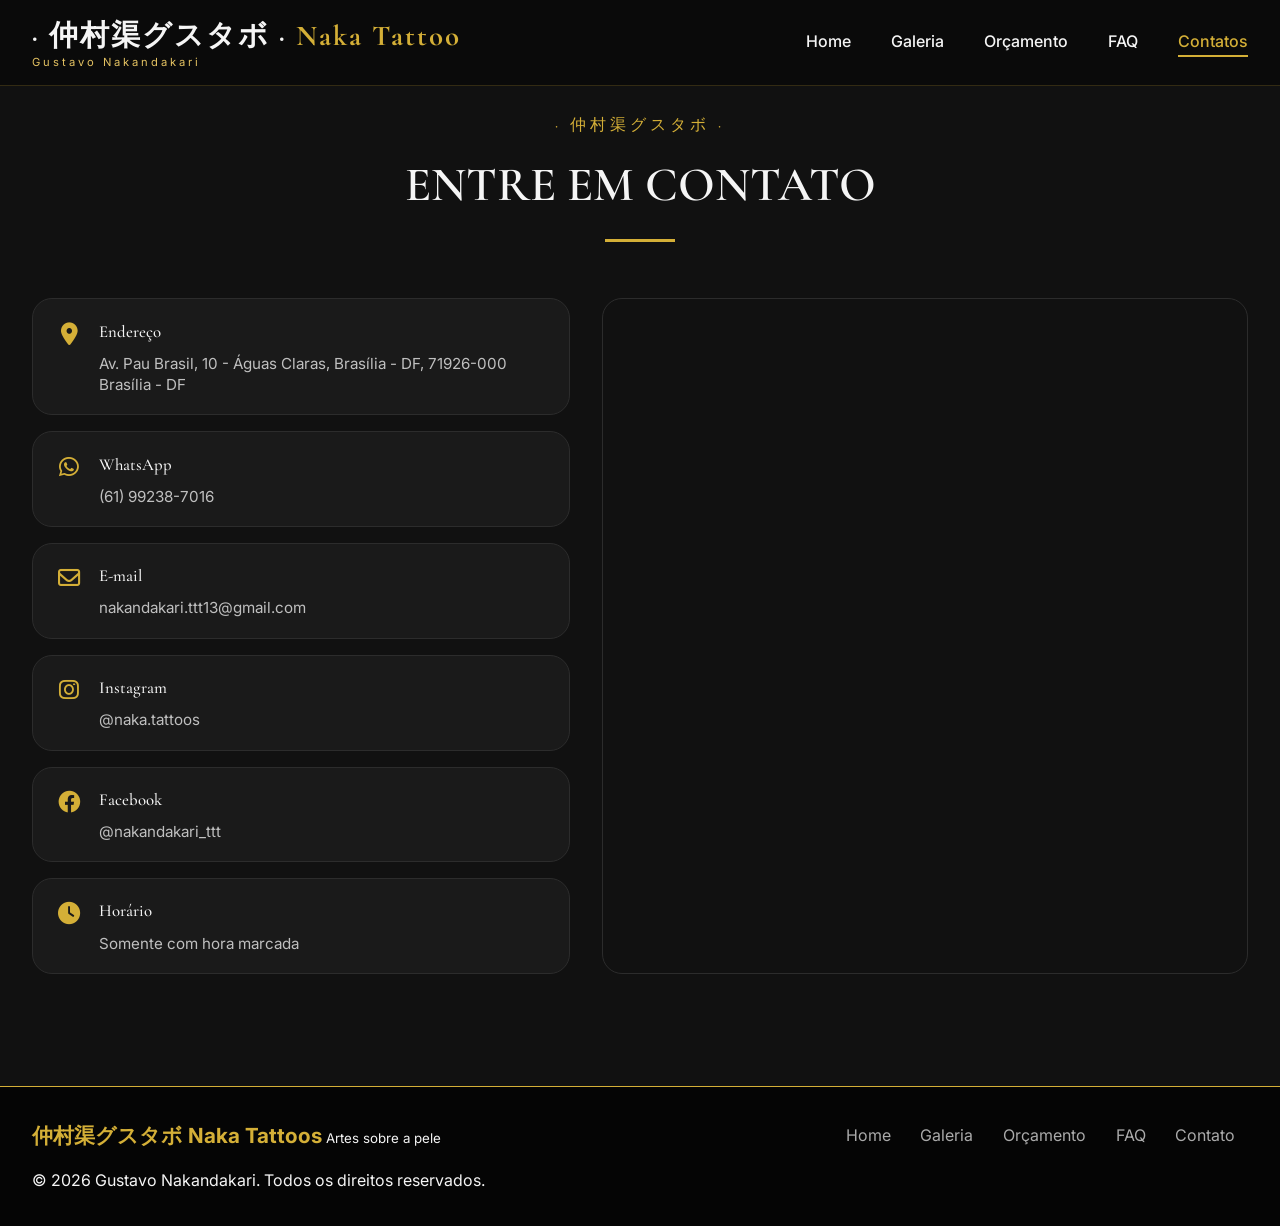
==== commit 297e1d40: "adiciona links para a página de faq" ====
--- a/src/pages/contatos.html
+++ b/src/pages/contatos.html
@@ -23,6 +23,7 @@
                         <li><a href="../../index.html" class="link-menu">Home</a></li>
                         <li><a href="galeria.html" class="link-menu">Galeria</a></li>
                         <li><a href="orcamento.html" class="link-menu">Orçamento</a></li>
+                        <li><a href="faq.html" class="link-menu">FAQ</a></li>
                         <li><a href="contatos.html" class="link-menu ativo">Contatos</a></li>
                     </ul>
                 </nav>
@@ -95,7 +96,7 @@
 
                         <div class="mapa-contato">
                             <iframe
-                                src="https://www.google.com/maps/embed?pb=!1m18!1m12!1m3!1d3839.999999999999!2d-47.972492!3d-15.87308!2m3!1f0!2f0!3f0!3m2!1i1024!2i768!4f13.1!3m3!1m2!1s0x0%3A0x0!2zMTXCsDUyJzIzLjAiUyA0N8KwNTgnMjEuMCJX!5e0!3m2!1spt-BR!2sbr!4v1620000000000"
+                                src="https://maps.google.com/maps?q=Av.%20Pau%20Brasil%2C%2010%20-%20%C3%81guas%20Claras%2C%20Bras%C3%ADlia%20-%20DF%2C%2071926-000&z=16&output=embed"
                                 width="100%"
                                 height="100%"
                                 style="border:0;"
@@ -121,6 +122,7 @@
                         <a href="../../index.html">Home</a>
                         <a href="galeria.html">Galeria</a>
                         <a href="orcamento.html">Orçamento</a>
+                        <a href="faq.html">FAQ</a>
                         <a href="contatos.html">Contato</a>
                     </div>
                     <div class="rodape-copyright">
--- a/src/styles/global.css
+++ b/src/styles/global.css
@@ -279,7 +279,7 @@
 .circulo-dourado {
     width: 180px;
     height: 180px;
-    background: rgba(212, 175, 55, 0.08);
+    background: #000000;
     border: 1px solid var(--dourado);
     border-radius: 50%;
     display: flex;
@@ -288,6 +288,14 @@
     font-size: 5rem;
     color: var(--dourado);
     backdrop-filter: blur(4px);
+    overflow: hidden;
+}
+
+.circulo-logo {
+    width: 100%;
+    height: 100%;
+    object-fit: contain;
+    border-radius: 50%;
 }
 
 /* --- EXPLORE / CARDS DE NAVEGAÇÃO --- */
@@ -1093,6 +1101,87 @@
     border-radius: 8px;
 }
 
+/* --- FAQ / PERGUNTAS FREQUENTES --- */
+.secao-faq {
+    background: var(--preto);
+}
+
+.lista-faq {
+    max-width: 820px;
+    margin: 0 auto;
+    display: flex;
+    flex-direction: column;
+    gap: 1rem;
+}
+
+.item-faq {
+    background: #141414;
+    border: 1px solid rgba(212, 175, 55, 0.2);
+    border-radius: 16px;
+    overflow: hidden;
+    transition: var(--transicao-padrao);
+}
+
+.item-faq.aberto {
+    border-color: var(--dourado);
+    box-shadow: 0 12px 30px -14px rgba(212, 175, 55, 0.35);
+}
+
+.pergunta-faq {
+    width: 100%;
+    display: flex;
+    align-items: center;
+    justify-content: space-between;
+    gap: 1rem;
+    background: transparent;
+    border: none;
+    cursor: pointer;
+    padding: 1.4rem 1.6rem;
+    text-align: left;
+    color: var(--branco);
+    font-family: 'Cormorant Garamond', serif;
+    font-size: 1.3rem;
+    font-weight: 500;
+    transition: color 0.3s ease;
+}
+
+.pergunta-faq span i {
+    color: var(--dourado);
+    margin-right: 0.7rem;
+}
+
+.pergunta-faq:hover {
+    color: var(--dourado);
+}
+
+.icone-faq {
+    color: var(--dourado);
+    font-size: 0.9rem;
+    flex-shrink: 0;
+    transition: transform 0.3s ease;
+}
+
+.item-faq.aberto .icone-faq {
+    transform: rotate(180deg);
+}
+
+.resposta-faq {
+    max-height: 0;
+    overflow: hidden;
+    transition: max-height 0.35s ease;
+}
+
+.resposta-faq p {
+    padding: 0 1.6rem 1.4rem;
+    color: #bfbfbf;
+    font-size: 1rem;
+    line-height: 1.7;
+}
+
+.resposta-faq strong {
+    color: var(--dourado);
+}
+
 /* --- RODAPÉ --- */
 .rodape {
     background: #050505;
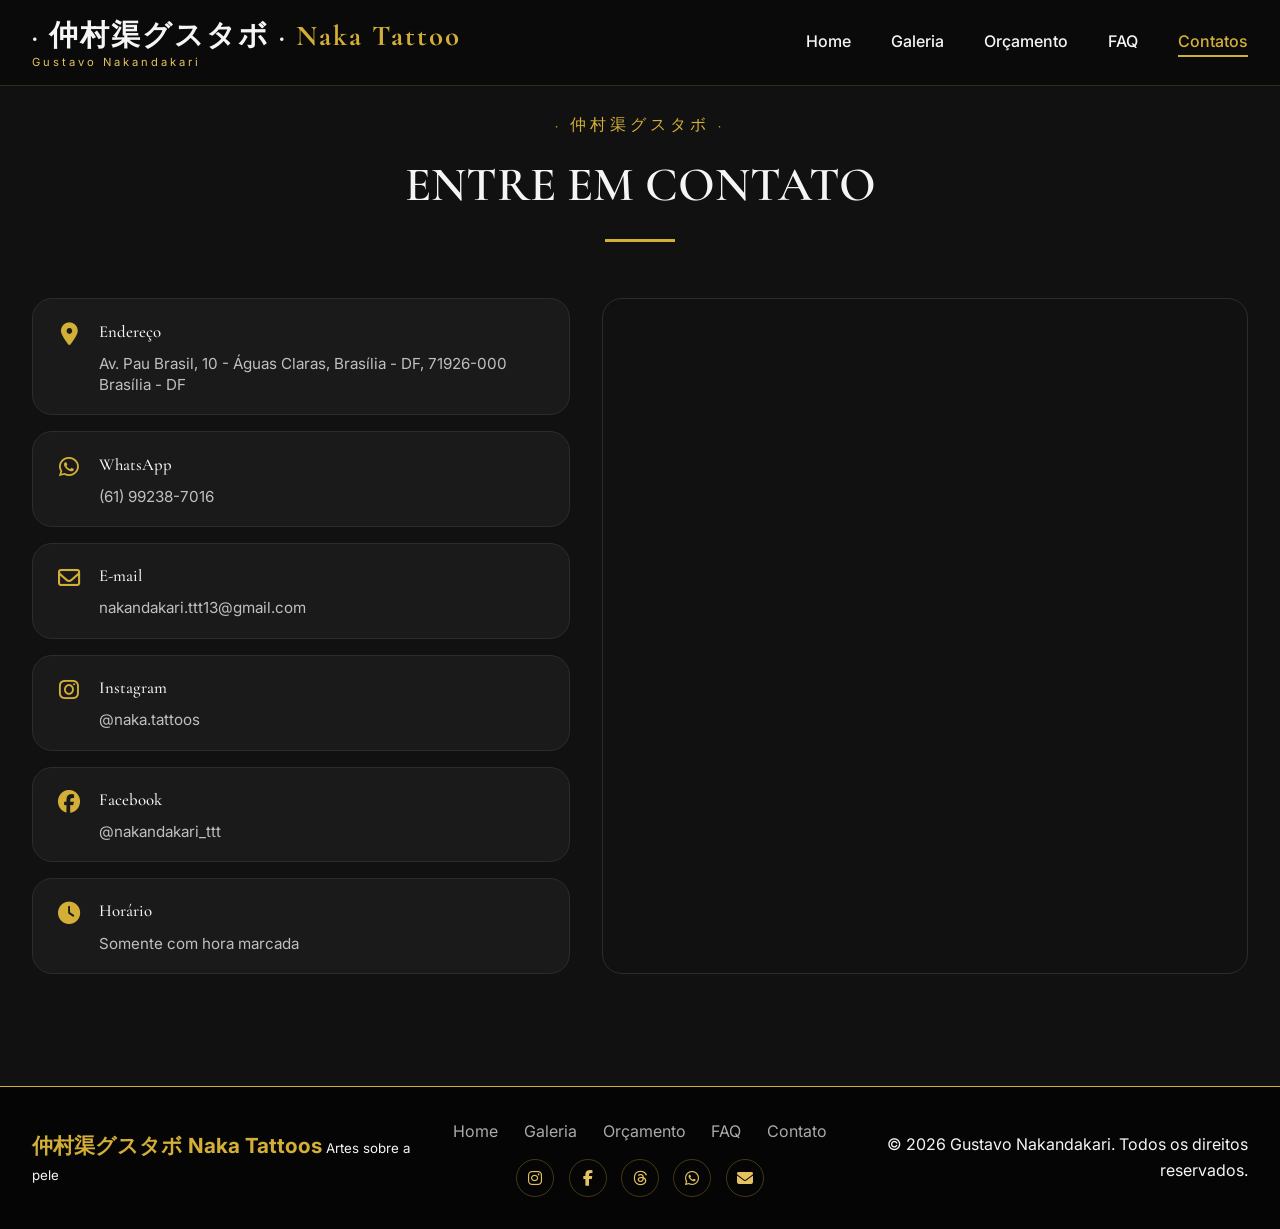
==== commit bddada9c: "adiciona icons de redes sociais" ====
--- a/src/pages/contatos.html
+++ b/src/pages/contatos.html
@@ -5,7 +5,7 @@
         <meta name="viewport" content="width=device-width, initial-scale=1.0">
         <title>Naka Tatto | Contatos</title>
         <link href="https://fonts.googleapis.com/css2?family=Inter:opsz,wght@14..32,300;400;500;600;700&family=Cormorant+Garamond:ital,wght@0,400;0,500;1,400&display=swap" rel="stylesheet">
-        <link rel="stylesheet" href="https://cdnjs.cloudflare.com/ajax/libs/font-awesome/6.0.0-beta3/css/all.min.css">
+        <link rel="stylesheet" href="https://cdnjs.cloudflare.com/ajax/libs/font-awesome/6.5.2/css/all.min.css">
         <link rel="stylesheet" href="../styles/global.css">
     </head>
     <body>
@@ -118,12 +118,31 @@
                         <span>仲村渠グスタボ Naka Tattoos</span>
                         <small>Artes sobre a pele</small>
                     </div>
-                    <div class="rodape-links">
-                        <a href="../../index.html">Home</a>
-                        <a href="galeria.html">Galeria</a>
-                        <a href="orcamento.html">Orçamento</a>
-                        <a href="faq.html">FAQ</a>
-                        <a href="contatos.html">Contato</a>
+                    <div class="rodape-central">
+                        <div class="rodape-links">
+                            <a href="../../index.html">Home</a>
+                            <a href="galeria.html">Galeria</a>
+                            <a href="orcamento.html">Orçamento</a>
+                            <a href="faq.html">FAQ</a>
+                            <a href="contatos.html">Contato</a>
+                        </div>
+                        <div class="rodape-social">
+                            <a href="https://www.instagram.com/naka.tattoos" target="_blank" rel="noopener" aria-label="Instagram">
+                                <i class="fab fa-instagram"></i>
+                            </a>
+                            <a href="https://www.facebook.com/share/1BndRyHR6f/?mibextid=wwXlfr" target="_blank" rel="noopener" aria-label="Facebook">
+                                <i class="fab fa-facebook-f"></i>
+                            </a>
+                            <a href="https://www.threads.com/@naka.tattoos" target="_blank" rel="noopener" aria-label="Threads">
+                                <i class="fab fa-threads"></i>
+                            </a>
+                            <a href="https://api.whatsapp.com/message/TLLHO6BXFIZGD1" target="_blank" rel="noopener" aria-label="WhatsApp">
+                                <i class="fab fa-whatsapp"></i>
+                            </a>
+                            <a href="mailto:nakandakari.ttt13@gmail.com" aria-label="Email">
+                                <i class="fas fa-envelope"></i>
+                            </a>
+                        </div>
                     </div>
                     <div class="rodape-copyright">
                         <p>© 2026 Gustavo Nakandakari. Todos os direitos reservados.</p>
@@ -135,3 +154,4 @@
         <script src="../js/script.js"></script>
     </body>
 </html>
+
--- a/src/styles/global.css
+++ b/src/styles/global.css
@@ -1190,17 +1190,29 @@
 }
 
 .rodape-conteudo {
-    display: flex;
-    justify-content: space-between;
-    align-items: center;
-    flex-wrap: wrap;
-    gap: 1rem;
+    display: grid;
+    grid-template-columns: 1fr auto 1fr;
+    align-items: center;
+    gap: 1.5rem;
 }
 
 .rodape-logo span {
     font-size: 1.3rem;
     font-weight: bold;
     color: var(--dourado);
+}
+
+.rodape-central {
+    display: flex;
+    flex-direction: column;
+    align-items: center;
+    gap: 0.9rem;
+}
+
+.rodape-links {
+    display: flex;
+    flex-wrap: wrap;
+    justify-content: center;
 }
 
 .rodape-links a {
@@ -1212,6 +1224,37 @@
 
 .rodape-links a:hover {
     color: var(--dourado);
+}
+
+.rodape-social {
+    display: flex;
+    align-items: center;
+    gap: 0.9rem;
+}
+
+.rodape-social a {
+    display: inline-flex;
+    align-items: center;
+    justify-content: center;
+    width: 38px;
+    height: 38px;
+    border-radius: 50%;
+    border: 1px solid rgba(212, 175, 55, 0.3);
+    color: var(--dourado-suave);
+    font-size: 1rem;
+    text-decoration: none;
+    transition: var(--transicao-padrao);
+}
+
+.rodape-social a:hover {
+    background: var(--dourado);
+    color: var(--preto);
+    border-color: var(--dourado);
+    transform: translateY(-3px);
+}
+
+.rodape-copyright {
+    text-align: right;
 }
 
 /* --- RESPONSIVIDADE --- */
@@ -1292,11 +1335,17 @@
 
 @media (max-width: 540px) {
     .rodape-conteudo {
+        display: flex;
         flex-direction: column;
         text-align: center;
     }
 
+    .rodape-copyright {
+        text-align: center;
+    }
+
     .titulo-secao {
         font-size: 2.2rem;
     }
-}+}
+
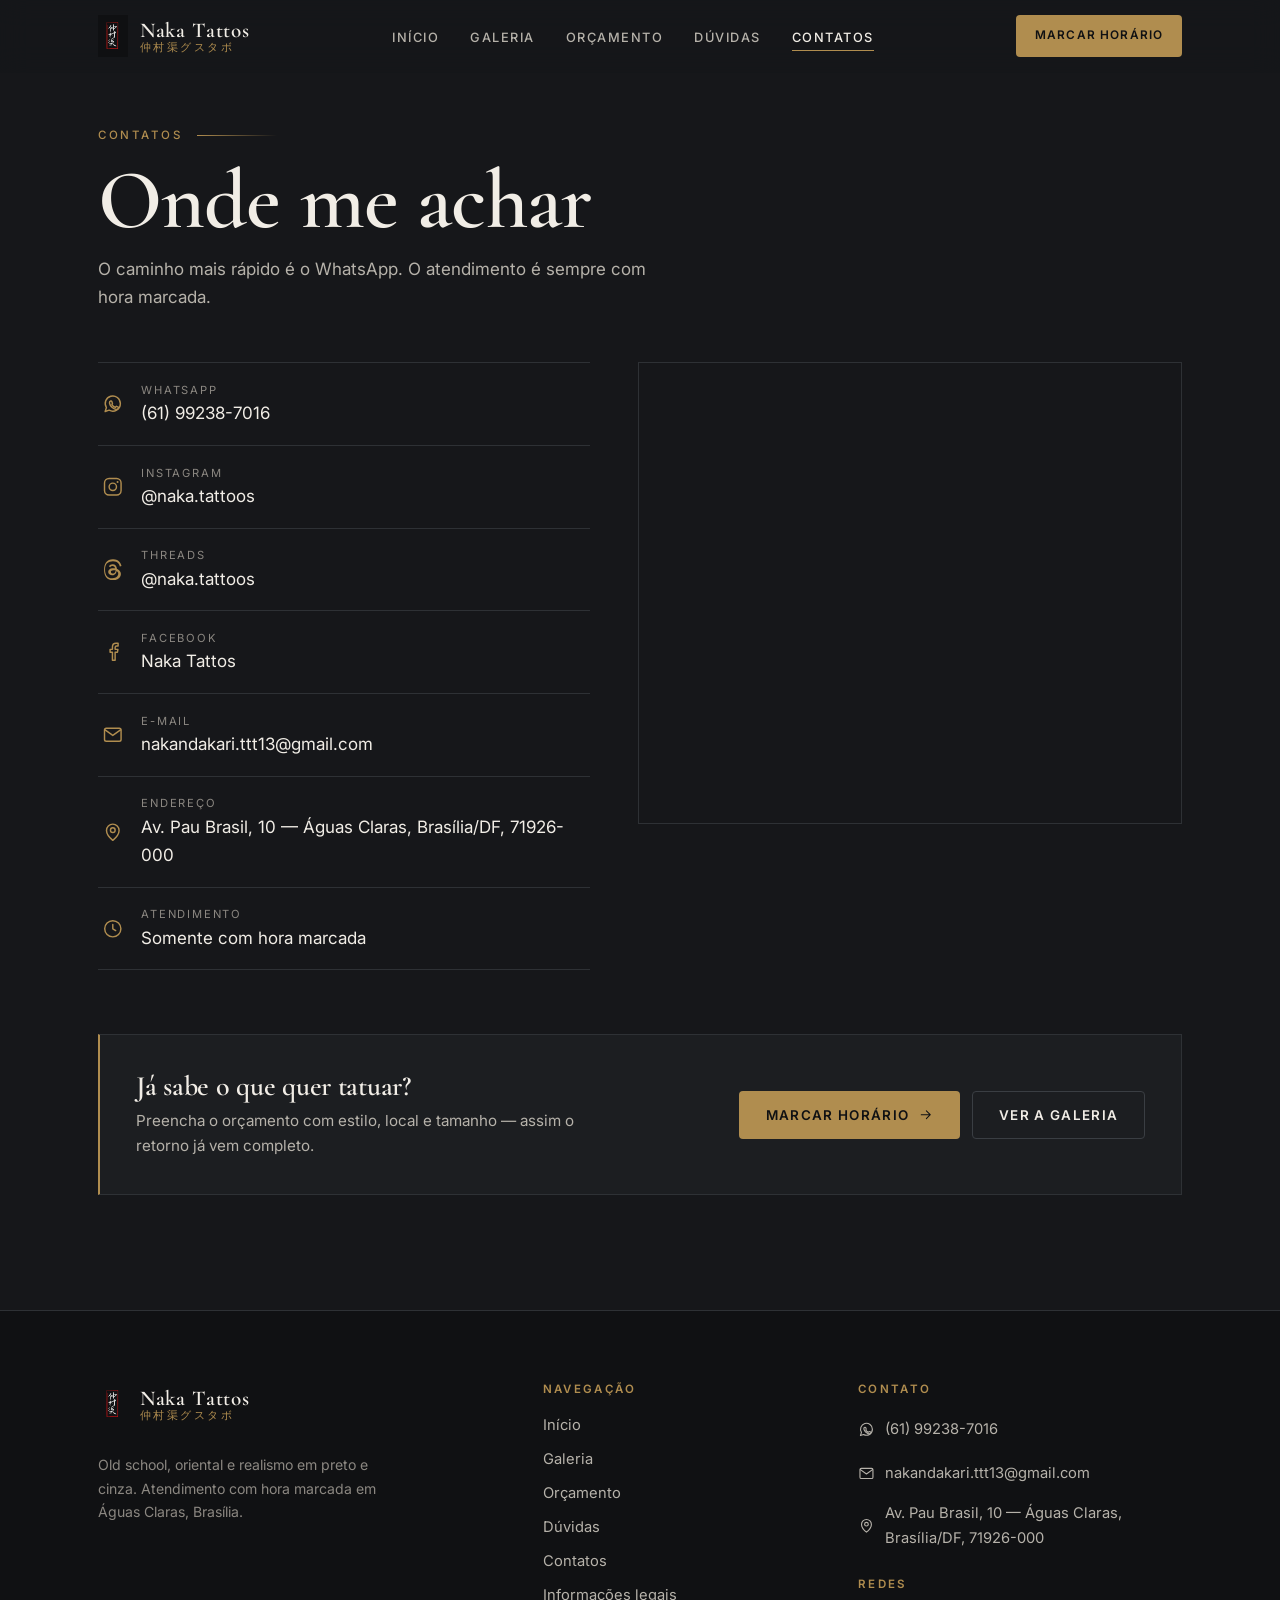
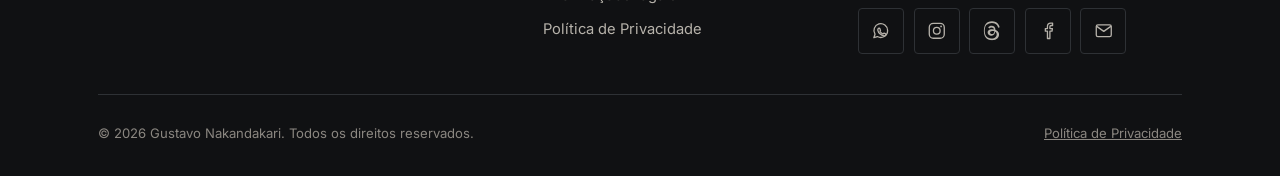
==== commit 46e00e31: "moderniza o site e reorganiza o css e o js em modulos" ====
--- a/src/pages/contatos.html
+++ b/src/pages/contatos.html
@@ -1,110 +1,169 @@
 <!DOCTYPE html>
-<html lang="pt-br">
+<html lang="pt-BR">
     <head>
         <meta charset="UTF-8">
-        <meta name="viewport" content="width=device-width, initial-scale=1.0">
-        <title>Naka Tatto | Contatos</title>
-        <link href="https://fonts.googleapis.com/css2?family=Inter:opsz,wght@14..32,300;400;500;600;700&family=Cormorant+Garamond:ital,wght@0,400;0,500;1,400&display=swap" rel="stylesheet">
-        <link rel="stylesheet" href="https://cdnjs.cloudflare.com/ajax/libs/font-awesome/6.5.2/css/all.min.css">
-        <link rel="stylesheet" href="../styles/global.css">
+        <meta name="viewport" content="width=device-width, initial-scale=1.0, viewport-fit=cover">
+        <meta name="theme-color" content="#16171a">
+
+        <title>Contatos — Naka Tattos</title>
+        <meta name="description" content="WhatsApp, e-mail, redes sociais e localização do estúdio de Gustavo Nakandakari em Águas Claras, Brasília.">
+
+        <link rel="canonical" href="https://[DOMINIO]/src/pages/contatos.html">
+        <meta property="og:type" content="website">
+        <meta property="og:locale" content="pt_BR">
+        <meta property="og:site_name" content="Naka Tattos">
+        <meta property="og:title" content="Contatos — Naka Tattos">
+        <meta property="og:description" content="Fale comigo pelo WhatsApp, e-mail ou redes sociais. Atendimento com hora marcada.">
+        <meta property="og:url" content="https://[DOMINIO]/src/pages/contatos.html">
+        <meta property="og:image" content="https://[DOMINIO]/src/img/naka-marca.png">
+
+        <link rel="icon" href="../img/naka-marca.png" type="image/png">
+        <link rel="apple-touch-icon" href="../img/naka-marca.png">
+
+        <link rel="preconnect" href="https://fonts.googleapis.com">
+        <link rel="preconnect" href="https://fonts.gstatic.com" crossorigin>
+        <link rel="stylesheet" href="https://fonts.googleapis.com/css2?family=Cormorant+Garamond:ital,wght@0,500;0,600;1,400;1,500&family=Inter:wght@400;500;600&display=swap">
+
+        <link rel="stylesheet" href="../styles/base.css">
+        <link rel="stylesheet" href="../styles/componentes.css">
+        <link rel="stylesheet" href="../styles/secoes.css">
     </head>
+
     <body>
-        <header class="cabecalho" id="cabecalho">
-            <div class="container-cabecalho">
-                <a href="../../index.html" class="logo">
-                    <span class="logo-principal">· 仲村渠グスタボ ·
-                        <span class="logo-texto">Naka Tattoo</span>
+        <a class="pular-para-conteudo" href="#conteudo">Pular para o conteúdo</a>
+
+        <svg class="sprite-icones" aria-hidden="true" focusable="false" xmlns="http://www.w3.org/2000/svg">
+            <symbol id="icone-menu" viewBox="0 0 24 24">
+                <path d="M4 7h16M4 12h16M4 17h16"/>
+            </symbol>
+
+            <symbol id="icone-seta-direita" viewBox="0 0 24 24">
+                <path d="M5 12h14M13 6l6 6-6 6"/>
+            </symbol>
+
+            <symbol id="icone-relogio" viewBox="0 0 24 24">
+                <circle cx="12" cy="12" r="9"/>
+                <path d="M12 7.2V12l3.2 2"/>
+            </symbol>
+
+            <symbol id="icone-instagram" viewBox="0 0 24 24">
+                <rect x="2.8" y="2.8" width="18.4" height="18.4" rx="5"/>
+                <circle cx="12" cy="12" r="4.1"/>
+                <circle cx="17.3" cy="6.7" r="1.1" fill="currentColor" stroke="none"/>
+            </symbol>
+
+            <symbol id="icone-facebook" viewBox="0 0 24 24">
+                <path d="M14.6 21.5v-9h2.6l.5-3.2h-3.1V7.1c0-.9.3-1.6 1.7-1.6h1.6V2.6c-.3 0-1.2-.1-2.3-.1-2.4 0-4 1.4-4 4.1v2.7H9v3.2h2.6v9z"/>
+            </symbol>
+
+            <symbol id="icone-whatsapp" viewBox="0 0 24 24">
+                <path d="M20.4 11.7a8.4 8.4 0 0 1-12.5 7.4l-4.4 1.4 1.4-4.3a8.4 8.4 0 1 1 15.5-4.5z"/>
+                <path d="M9 9.4c.2-.5.4-.5.7-.5h.5c.2 0 .4 0 .6.4l.8 1.8c.1.2.1.4 0 .6l-.4.5c-.2.2-.3.3-.1.6.2.3.8 1.3 1.7 2 .9.7 1.5.9 1.8 1 .2.1.4 0 .5-.1l.6-.7c.2-.2.4-.2.6-.1l1.7.8c.2.1.4.3.4.5v.5c0 .3-.2.7-.6 1-.4.3-1 .6-1.6.6-1.4 0-3.3-.8-4.9-2.2-1.6-1.4-2.7-3.3-2.9-4.6-.1-.9.1-1.6.4-2.1z"/>
+            </symbol>
+
+            <symbol id="icone-threads" viewBox="0 0 24 24">
+                <path d="M16.9 11.1a7.7 7.7 0 0 0-.3-.2c-.2-3.2-1.9-5.1-4.8-5.1h-.1c-1.7 0-3.2.8-4.1 2.2l1.6 1.1c.7-1 1.7-1.2 2.5-1.2.9 0 1.6.3 2.1.8.3.4.6 1 .7 1.7a13 13 0 0 0-2.9-.2c-2.9.2-4.8 1.9-4.7 4.2.1 1.2.7 2.2 1.7 2.9.8.5 1.9.8 3 .7 1.5-.1 2.7-.7 3.5-1.7.6-.8 1-1.8 1.2-3 .7.4 1.2 1 1.5 1.7.4 1.1.5 3-1 4.5-1.3 1.3-2.9 1.9-5.4 1.9-2.7 0-4.8-.9-6.1-2.6-1.2-1.6-1.9-3.9-1.9-6.9s.6-5.3 1.9-6.9C7.5 3.3 9.5 2.4 12.2 2.4c2.7 0 4.8.9 6.1 2.6.7.9 1.2 1.9 1.5 3.2l1.9-.5c-.4-1.6-1-2.9-1.9-4C18.2 1.5 15.7.4 12.3.4h-.1C8.8.4 6.3 1.5 4.6 3.7 3.1 5.7 2.3 8.5 2.3 12s.8 6.3 2.3 8.3c1.7 2.2 4.2 3.3 7.6 3.3h.1c3 0 5.1-.8 6.8-2.4 2.2-2.2 2.2-5 1.4-6.7-.6-1.3-1.6-2.3-3-3zm-4.3 5c-1.3.1-2.6-.5-2.7-1.7-.1-.9.6-1.9 2.7-2h.5c.8 0 1.5.1 2.1.2-.2 3-1.6 3.4-2.6 3.5z"/>
+            </symbol>
+
+            <symbol id="icone-email" viewBox="0 0 24 24">
+                <rect x="2.8" y="4.8" width="18.4" height="14.4" rx="2"/>
+                <path d="M3.4 6.6L12 12.7l8.6-6.1"/>
+            </symbol>
+
+            <symbol id="icone-mapa" viewBox="0 0 24 24">
+                <path d="M12 21.5s7-5.8 7-11a7 7 0 0 0-14 0c0 5.2 7 11 7 11z"/>
+                <circle cx="12" cy="10.2" r="2.6"/>
+            </symbol>
+        </svg>
+
+        <header class="cabecalho" data-cabecalho>
+            <div class="container cabecalho__interno">
+                <a class="marca" href="../../index.html" aria-label="Naka Tattos — página inicial">
+                    <img 
+                        class="marca__logo" 
+                        src="../img/naka-marca.png" 
+                        width="904" 
+                        height="1280" 
+                        alt=""
+                    />
+                    <span class="marca__texto">
+                        <span class="marca__nome">Naka Tattos</span>
+                        <span class="marca__kanji" lang="ja">仲村渠グスタボ</span>
                     </span>
-                    <span class="logo-detalhe">Gustavo Nakandakari</span>
                 </a>
 
-                <nav class="menu-navegacao">
-                    <ul class="lista-menu">
-                        <li><a href="../../index.html" class="link-menu">Home</a></li>
-                        <li><a href="galeria.html" class="link-menu">Galeria</a></li>
-                        <li><a href="orcamento.html" class="link-menu">Orçamento</a></li>
-                        <li><a href="faq.html" class="link-menu">FAQ</a></li>
-                        <li><a href="contatos.html" class="link-menu ativo">Contatos</a></li>
+                <nav class="cabecalho__nav" id="navPrincipal" data-aberto="false" aria-label="Navegação principal">
+                    <ul class="cabecalho__lista">
+                        <li><a class="cabecalho__link" href="../../index.html">Início</a></li>
+                        <li><a class="cabecalho__link" href="galeria.html">Galeria</a></li>
+                        <li><a class="cabecalho__link" href="orcamento.html">Orçamento</a></li>
+                        <li><a class="cabecalho__link" href="faq.html">Dúvidas</a></li>
+                        <li><a class="cabecalho__link" href="contatos.html" aria-current="page">Contatos</a></li>
                     </ul>
+                    <a class="botao botao--principal botao--compacto" href="orcamento.html">Marcar horário</a>
                 </nav>
 
-                <div class="menu-hamburger" id="menuHamburger">
-                    <i class="fas fa-bars"></i>
+                <div class="cabecalho__acoes">
+                    <a class="botao botao--principal botao--compacto" href="orcamento.html">Marcar horário</a>
+                    <button class="cabecalho__alternador" type="button" data-alternador-menu
+                            aria-expanded="false" aria-controls="navPrincipal" aria-label="Abrir menu de navegação">
+                        <svg class="icone" viewBox="0 0 24 24" aria-hidden="true" focusable="false">
+                            <use href="#icone-menu"></use>
+                        </svg>
+                    </button>
                 </div>
             </div>
         </header>
 
-        <main>
-            <section class="secao secao-contato">
-                <div class="container-largura">
-                    <div class="cabecalho-secao">
-                        <span class="etiqueta-secao">· 仲村渠グスタボ ·</span>
-                        <h2 class="titulo-secao">Entre em Contato</h2>
-                        <div class="linha-dourada"></div>
-                    </div>
-
-                    <div class="contato-com-mapa">
-                        <div class="info-contato-vertical">
-                            <a href="https://www.google.com/maps/place/Le+Quartier+%C3%81guas+Claras/data=!4m2!3m1!1s0x0:0xa1630dbaaeceb765?sa=X&ved=1t:2428&ictx=111" target="_blank" rel="noopener" class="card-info card-info-linha">
-                                <i class="fas fa-map-marker-alt"></i>
-                                <div class="card-info-texto">
-                                    <h4>Endereço</h4>
-                                    <p>Av. Pau Brasil, 10 - Águas Claras, Brasília - DF, 71926-000<br>Brasília - DF</p>
-                                </div>
-                            </a>
-
-                            <a href="https://api.whatsapp.com/message/TLLHO6BXFIZGD1" target="_blank" rel="noopener" class="card-info card-info-linha">
-                                <i class="fab fa-whatsapp"></i>
-                                <div class="card-info-texto">
-                                    <h4>WhatsApp</h4>
-                                    <p>(61) 99238-7016</p>
-                                </div>
-                            </a>
-
-                            <a href="mailto:nakandakari.ttt13@gmail.com" class="card-info card-info-linha">
-                                <i class="far fa-envelope"></i>
-                                <div class="card-info-texto">
-                                    <h4>E-mail</h4>
-                                    <p>nakandakari.ttt13@gmail.com</p>
-                                </div>
-                            </a>
-
-                            <a href="https://www.instagram.com/naka.tattoos" target="_blank" rel="noopener" class="card-info card-info-linha">
-                                <i class="fab fa-instagram"></i>
-                                <div class="card-info-texto">
-                                    <h4>Instagram</h4>
-                                    <p>@naka.tattoos</p>
-                                </div>
-                            </a>
-
-                            <a href="https://www.facebook.com/share/1BndRyHR6f/?mibextid=wwXlfr" target="_blank" rel="noopener" class="card-info card-info-linha">
-                                <i class="fab fa-facebook"></i>
-                                <div class="card-info-texto">
-                                    <h4>Facebook</h4>
-                                    <p>@nakandakari_ttt</p>
-                                </div>
-                            </a>
-
-                            <div class="card-info card-info-linha">
-                                <i class="fas fa-clock"></i>
-                                <div class="card-info-texto">
-                                    <h4>Horário</h4>
-                                    <p>Somente com hora marcada</p>
-                                </div>
-                            </div>
-                        </div>
-
-                        <div class="mapa-contato">
+        <main id="conteudo">
+            <section class="secao secao--topo" aria-labelledby="tituloContatos">
+                <div class="container">
+                    <div class="secao__cabecalho">
+                        <p class="secao__indice">Contatos</p>
+                        <h1 class="secao__titulo" id="tituloContatos">Onde me achar</h1>
+                        <p class="secao__apoio">
+                            O caminho mais rápido é o WhatsApp. O atendimento é sempre com hora marcada.
+                        </p>
+                    </div>
+
+                    <div class="contatos__grade">
+                        <div class="revelar">
+                            <ul class="contatos__lista" data-contatos-lista>
+                                <li class="contato-item">
+                                    <a class="contato-item__link" href="https://api.whatsapp.com/message/TLLHO6BXFIZGD1" target="_blank" rel="noopener noreferrer">
+                                        <svg class="icone" viewBox="0 0 24 24" aria-hidden="true" focusable="false">
+                                            <use href="#icone-whatsapp"></use>
+                                        </svg>
+                                        <span class="contato-item__rotulo">WhatsApp</span>
+                                        <span class="contato-item__valor">(61) 99238-7016</span>
+                                    </a>
+                                </li>
+                            </ul>
+                        </div>
+
+                        <div class="mapa revelar">
                             <iframe
                                 src="https://maps.google.com/maps?q=Av.%20Pau%20Brasil%2C%2010%20-%20%C3%81guas%20Claras%2C%20Bras%C3%ADlia%20-%20DF%2C%2071926-000&z=16&output=embed"
-                                width="100%"
-                                height="100%"
-                                style="border:0;"
-                                allowfullscreen=""
+                                title="Mapa com a localização do estúdio em Águas Claras, Brasília"
                                 loading="lazy"
-                                title="Localização do estúdio"
-                            >
+                                allowfullscreen>
                             </iframe>
+                        </div>
+                    </div>
+
+                    <div class="chamada revelar">
+                        <div>
+                            <h2 class="chamada__titulo">Já sabe o que quer tatuar?</h2>
+                            <p class="chamada__texto">
+                                Preencha o orçamento com estilo, local e tamanho — assim o retorno já vem completo.
+                            </p>
+                        </div>
+                        <div class="chamada__acoes">
+                            <a class="botao botao--principal" href="orcamento.html">
+                                Marcar horário
+                                <svg class="icone" viewBox="0 0 24 24" aria-hidden="true" focusable="false"><use href="#icone-seta-direita"></use></svg>
+                            </a>
+                            <a class="botao botao--contorno" href="galeria.html">Ver a galeria</a>
                         </div>
                     </div>
                 </div>
@@ -112,46 +171,82 @@
         </main>
 
         <footer class="rodape">
-            <div class="container-rodape">
-                <div class="rodape-conteudo">
-                    <div class="rodape-logo">
-                        <span>仲村渠グスタボ Naka Tattoos</span>
-                        <small>Artes sobre a pele</small>
-                    </div>
-                    <div class="rodape-central">
-                        <div class="rodape-links">
-                            <a href="../../index.html">Home</a>
-                            <a href="galeria.html">Galeria</a>
-                            <a href="orcamento.html">Orçamento</a>
-                            <a href="faq.html">FAQ</a>
-                            <a href="contatos.html">Contato</a>
-                        </div>
-                        <div class="rodape-social">
-                            <a href="https://www.instagram.com/naka.tattoos" target="_blank" rel="noopener" aria-label="Instagram">
-                                <i class="fab fa-instagram"></i>
-                            </a>
-                            <a href="https://www.facebook.com/share/1BndRyHR6f/?mibextid=wwXlfr" target="_blank" rel="noopener" aria-label="Facebook">
-                                <i class="fab fa-facebook-f"></i>
-                            </a>
-                            <a href="https://www.threads.com/@naka.tattoos" target="_blank" rel="noopener" aria-label="Threads">
-                                <i class="fab fa-threads"></i>
-                            </a>
-                            <a href="https://api.whatsapp.com/message/TLLHO6BXFIZGD1" target="_blank" rel="noopener" aria-label="WhatsApp">
-                                <i class="fab fa-whatsapp"></i>
-                            </a>
-                            <a href="mailto:nakandakari.ttt13@gmail.com" aria-label="Email">
-                                <i class="fas fa-envelope"></i>
-                            </a>
-                        </div>
-                    </div>
-                    <div class="rodape-copyright">
-                        <p>© 2026 Gustavo Nakandakari. Todos os direitos reservados.</p>
-                    </div>
+            <div class="container">
+                <div class="rodape__topo">
+                    <div>
+                        <a class="marca" href="../../index.html" aria-label="Naka Tattos — página inicial">
+                            <img 
+                                class="marca__logo" 
+                                src="../img/naka-marca.png" 
+                                width="904" 
+                                height="1280" 
+                                alt="" 
+                                loading="lazy"
+                            />
+                            <span class="marca__texto">
+                                <span class="marca__nome">Naka Tattos</span>
+                                <span class="marca__kanji" lang="ja">仲村渠グスタボ</span>
+                            </span>
+                        </a>
+                        <p class="rodape__descricao">
+                            Old school, oriental e realismo em preto e cinza. Atendimento com hora marcada
+                            em Águas Claras, Brasília.
+                        </p>
+                    </div>
+
+                    <nav aria-labelledby="tituloLinksRodape">
+                        <h2 class="rodape__titulo" id="tituloLinksRodape">Navegação</h2>
+                        <ul class="rodape__lista">
+                            <li><a href="../../index.html">Início</a></li>
+                            <li><a href="galeria.html">Galeria</a></li>
+                            <li><a href="orcamento.html">Orçamento</a></li>
+                            <li><a href="faq.html">Dúvidas</a></li>
+                            <li><a href="contatos.html">Contatos</a></li>
+                            <li><a href="../../index.html#legal">Informações legais</a></li>
+                            <li><a href="privacidade.html">Política de Privacidade</a></li>
+                        </ul>
+                    </nav>
+
+                    <div>
+                        <h2 class="rodape__titulo">Contato</h2>
+                        <div class="rodape__contato">
+                            <a data-link="whatsapp" href="https://api.whatsapp.com/message/TLLHO6BXFIZGD1" target="_blank" rel="noopener noreferrer">
+                                <svg class="icone" viewBox="0 0 24 24" aria-hidden="true" focusable="false">
+                                    <use href="#icone-whatsapp"></use>
+                                </svg>
+                                <span data-texto="whatsapp">(61) 99238-7016</span>
+                            </a>
+                            <a data-link="email" href="mailto:nakandakari.ttt13@gmail.com">
+                                <svg class="icone" viewBox="0 0 24 24" aria-hidden="true" focusable="false">
+                                    <use href="#icone-email"></use>
+                                </svg>
+                                <span data-texto="email">nakandakari.ttt13@gmail.com</span>
+                            </a>
+                            <a data-link="mapa" href="https://www.google.com/maps/search/?api=1&amp;query=Av.+Pau+Brasil,+10+-+%C3%81guas+Claras,+Bras%C3%ADlia+-+DF,+71926-000" target="_blank" rel="noopener noreferrer">
+                                <svg class="icone" viewBox="0 0 24 24" aria-hidden="true" focusable="false">
+                                    <use href="#icone-mapa"></use>
+                                </svg>
+                                <span data-texto="endereco">Av. Pau Brasil, 10 — Águas Claras, Brasília/DF</span>
+                            </a>
+                        </div>
+
+                        <h2 class="rodape__titulo rodape__titulo--redes">Redes</h2>
+                        <ul class="rodape__sociais" data-redes></ul>
+                    </div>
+                </div>
+
+                <div class="rodape__base">
+                    <p>© <span data-ano>2026</span> Gustavo Nakandakari. Todos os direitos reservados.</p>
+                    <p>
+                        <a href="privacidade.html">Política de Privacidade</a>
+                    </p>
                 </div>
             </div>
         </footer>
 
-        <script src="../js/script.js"></script>
+        <script src="../js/config.js" defer></script>
+        <script src="../js/components/contatos.js" defer></script>
+        <script src="../js/components/navegacao.js" defer></script>
+        <script src="../js/main.js" defer></script>
     </body>
 </html>
-
--- a/src/styles/base.css
+++ b/src/styles/base.css
@@ -0,0 +1,326 @@
+:root {
+    /* Superfícies (grafite / carvão — sem preto absoluto) */
+    --carvao-900: #101113;
+    --carvao-800: #16171a;
+    --carvao-700: #1c1e21;
+    --carvao-600: #232528;
+    --grafite: #2e3135;
+    --grafite-claro: #3a3e43;
+
+    /* Acentos */
+    --dourado: #b08d4f;
+    --dourado-claro: #cda86b;
+    --dourado-fraco: rgba(176, 141, 79, 0.28);
+    --vermelho: #8e2b21;
+    --vermelho-claro: #c4594a;
+
+    /* Texto */
+    --texto: #f1ede6;
+    --texto-suave: #b6b2aa;
+    --texto-fraco: #8b8781;
+
+    /* Tipografia */
+    --fonte-titulo: 'Cormorant Garamond', Georgia, 'Times New Roman', serif;
+    --fonte-texto: 'Inter', system-ui, -apple-system, 'Segoe UI', Roboto, sans-serif;
+
+    /* Ritmo e medidas */
+    --largura-conteudo: 1180px;
+    --gutter: clamp(1.25rem, 4vw, 3rem);
+    --espaco-secao: clamp(4.5rem, 9vw, 8rem);
+    --raio-sm: 4px;
+    --raio-md: 8px;
+    --raio-lg: 14px;
+
+    /* Movimento */
+    --transicao: 180ms cubic-bezier(0.33, 0.1, 0.2, 1);
+    --transicao-lenta: 320ms cubic-bezier(0.33, 0.1, 0.2, 1);
+}
+
+*,
+*::before,
+*::after {
+    box-sizing: border-box;
+}
+
+* {
+    margin: 0;
+    padding: 0;
+}
+
+html {
+    scroll-behavior: smooth;
+    -webkit-text-size-adjust: 100%;
+    text-size-adjust: 100%;
+}
+
+body {
+    min-height: 100dvh;
+    background-color: var(--carvao-800);
+    color: var(--texto);
+    font-family: var(--fonte-texto);
+    font-size: clamp(0.975rem, 0.94rem + 0.18vw, 1.0625rem);
+    line-height: 1.65;
+    font-weight: 400;
+    overflow-x: hidden;
+    -webkit-font-smoothing: antialiased;
+    text-rendering: optimizeLegibility;
+}
+
+img,
+svg,
+video {
+    display: block;
+    max-width: 100%;
+}
+
+img {
+    height: auto;
+}
+
+input,
+select,
+textarea,
+button {
+    font: inherit;
+    color: inherit;
+}
+
+button {
+    background: none;
+    border: none;
+    cursor: pointer;
+}
+
+a {
+    color: inherit;
+}
+
+/* --- Tipografia -------------------------------------------------------- */
+
+h1,
+h2,
+h3,
+h4 {
+    font-family: var(--fonte-titulo);
+    font-weight: 600;
+    line-height: 1.08;
+    letter-spacing: -0.01em;
+    text-wrap: balance;
+}
+
+h1 {
+    font-size: clamp(2.75rem, 1.6rem + 5.2vw, 5.25rem);
+}
+
+h2 {
+    font-size: clamp(2.1rem, 1.5rem + 2.6vw, 3.4rem);
+}
+
+h3 {
+    font-size: clamp(1.35rem, 1.2rem + 0.7vw, 1.7rem);
+}
+
+p {
+    text-wrap: pretty;
+}
+
+strong {
+    font-weight: 600;
+    color: var(--texto);
+}
+
+/* --- Layout ------------------------------------------------------------ */
+
+.container {
+    width: 100%;
+    max-width: var(--largura-conteudo);
+    margin-inline: auto;
+    padding-inline: var(--gutter);
+}
+
+.secao {
+    padding-block: var(--espaco-secao);
+    position: relative;
+    scroll-margin-top: 84px;
+}
+
+.secao--alternada {
+    background-color: var(--carvao-900);
+}
+
+/* Cabeçalho editorial de seção: índice + kanji + título, alinhado à esquerda */
+.secao__cabecalho {
+    display: grid;
+    gap: 0.6rem;
+    max-width: 46rem;
+    margin-bottom: clamp(2.25rem, 4vw, 3.5rem);
+}
+
+.secao__indice {
+    display: flex;
+    align-items: center;
+    gap: 0.9rem;
+    font-size: 0.72rem;
+    font-weight: 500;
+    letter-spacing: 0.22em;
+    text-transform: uppercase;
+    color: var(--dourado);
+}
+
+.secao__indice::after {
+    content: '';
+    flex: 1;
+    max-width: 5rem;
+    height: 1px;
+    background: linear-gradient(90deg, var(--dourado), transparent);
+}
+
+.secao__titulo {
+    color: var(--texto);
+}
+
+.secao__apoio {
+    color: var(--texto-suave);
+    max-width: 52ch;
+}
+
+.kanji {
+    font-family: var(--fonte-titulo);
+    color: var(--dourado);
+    letter-spacing: 0.12em;
+}
+
+/* --- Utilitários ------------------------------------------------------- */
+
+.apenas-leitor {
+    position: absolute !important;
+    width: 1px;
+    height: 1px;
+    padding: 0;
+    margin: -1px;
+    overflow: hidden;
+    clip: rect(0 0 0 0);
+    clip-path: inset(50%);
+    white-space: nowrap;
+    border: 0;
+}
+
+.pular-para-conteudo {
+    position: absolute;
+    top: 0.5rem;
+    left: 0.5rem;
+    z-index: 2000;
+    padding: 0.7rem 1.1rem;
+    background: var(--dourado);
+    color: var(--carvao-900);
+    font-weight: 600;
+    border-radius: var(--raio-sm);
+    transform: translateY(-160%);
+    transition: transform var(--transicao);
+}
+
+.pular-para-conteudo:focus-visible {
+    transform: translateY(0);
+}
+
+.sprite-icones {
+    position: absolute;
+    width: 0;
+    height: 0;
+    overflow: hidden;
+}
+
+.icone {
+    width: 1.15em;
+    height: 1.15em;
+    flex-shrink: 0;
+    fill: none;
+    stroke: currentColor;
+    stroke-width: 1.6;
+    stroke-linecap: round;
+    stroke-linejoin: round;
+}
+
+.icone--solido {
+    fill: currentColor;
+    stroke: none;
+}
+
+.marcador-pendente {
+    display: inline-block;
+    padding: 0.05em 0.45em;
+    background: rgba(142, 43, 33, 0.18);
+    border: 1px dashed rgba(168, 57, 43, 0.65);
+    border-radius: var(--raio-sm);
+    color: #e3b6ae;
+    font-size: 0.82em;
+    font-weight: 500;
+    letter-spacing: 0.02em;
+}
+
+/* --- Foco visível ------------------------------------------------------ */
+
+:focus-visible {
+    outline: 2px solid var(--dourado);
+    outline-offset: 3px;
+    border-radius: 2px;
+}
+
+::selection {
+    background: var(--dourado);
+    color: var(--carvao-900);
+}
+
+/* --- Barras de rolagem -------------------------------------------------- */
+
+* {
+    scrollbar-width: thin;
+    scrollbar-color: var(--grafite-claro) var(--carvao-900);
+}
+
+::-webkit-scrollbar {
+    width: 10px;
+    height: 10px;
+}
+
+::-webkit-scrollbar-track {
+    background: var(--carvao-900);
+}
+
+::-webkit-scrollbar-thumb {
+    background: var(--grafite-claro);
+    border-radius: 10px;
+}
+
+/* --- Entrada discreta de seções ---------------------------------------- */
+
+.revelar {
+    opacity: 0;
+    transform: translateY(14px);
+    transition: opacity 520ms ease, transform 520ms ease;
+}
+
+.revelar.visivel {
+    opacity: 1;
+    transform: none;
+}
+
+@media (prefers-reduced-motion: reduce) {
+    html {
+        scroll-behavior: auto;
+    }
+
+    *,
+    *::before,
+    *::after {
+        animation-duration: 0.01ms !important;
+        animation-iteration-count: 1 !important;
+        transition-duration: 0.01ms !important;
+        scroll-behavior: auto !important;
+    }
+
+    .revelar {
+        opacity: 1;
+        transform: none;
+    }
+}
--- a/src/styles/componentes.css
+++ b/src/styles/componentes.css
@@ -0,0 +1,609 @@
+.marca {
+    display: inline-flex;
+    align-items: center;
+    gap: 0.75rem;
+    text-decoration: none;
+    color: var(--texto);
+}
+
+.marca__logo {
+    width: auto;
+    height: 42px;
+    object-fit: contain;
+    mix-blend-mode: lighten;
+}
+
+.marca__texto {
+    display: flex;
+    flex-direction: column;
+    line-height: 1.1;
+}
+
+.marca__nome {
+    font-family: var(--fonte-titulo);
+    font-size: 1.32rem;
+    font-weight: 600;
+    letter-spacing: 0.04em;
+}
+
+.marca__kanji {
+    font-size: 0.66rem;
+    letter-spacing: 0.24em;
+    color: var(--dourado);
+}
+
+/* --- BOTÕES --- */
+
+.botao {
+    display: inline-flex;
+    align-items: center;
+    justify-content: center;
+    gap: 0.55rem;
+    min-height: 48px;
+    padding: 0.75rem 1.6rem;
+    border: 1px solid transparent;
+    border-radius: var(--raio-sm);
+    font-size: 0.84rem;
+    font-weight: 600;
+    letter-spacing: 0.1em;
+    text-transform: uppercase;
+    text-decoration: none;
+    cursor: pointer;
+    transition: background-color var(--transicao), color var(--transicao),
+        border-color var(--transicao), transform var(--transicao);
+}
+
+.botao:active {
+    transform: translateY(1px);
+}
+
+.botao--principal {
+    background-color: var(--dourado);
+    color: var(--carvao-900);
+}
+
+.botao--principal:hover {
+    background-color: var(--dourado-claro);
+}
+
+.botao--contorno {
+    border-color: var(--grafite-claro);
+    color: var(--texto);
+}
+
+.botao--contorno:hover {
+    border-color: var(--dourado);
+    color: var(--dourado-claro);
+}
+
+.botao--fantasma {
+    padding-inline: 0;
+    min-height: 0;
+    color: var(--dourado-claro);
+    border-bottom: 1px solid var(--dourado-fraco);
+    border-radius: 0;
+}
+
+.botao--fantasma:hover {
+    border-bottom-color: var(--dourado);
+}
+
+.botao[disabled],
+.botao[aria-disabled="true"] {
+    opacity: 0.55;
+    cursor: not-allowed;
+    transform: none;
+}
+
+.botao--compacto {
+    min-height: 42px;
+    padding: 0.5rem 1.1rem;
+    font-size: 0.74rem;
+}
+
+/* --- FORMULÁRIO --- */
+
+.campo {
+    display: grid;
+    gap: 0.4rem;
+    margin-bottom: 1.35rem;
+}
+
+.campo__rotulo {
+    font-size: 0.78rem;
+    font-weight: 500;
+    letter-spacing: 0.1em;
+    text-transform: uppercase;
+    color: var(--texto-suave);
+}
+
+.campo__obrigatorio {
+    color: var(--vermelho-claro);
+    margin-left: 0.15rem;
+}
+
+.campo__opcional {
+    margin-left: 0.35rem;
+    font-size: 0.72rem;
+    letter-spacing: 0.06em;
+    text-transform: none;
+    color: var(--texto-fraco);
+}
+
+.campo__controle {
+    width: 100%;
+    min-height: 48px;
+    padding: 0.7rem 0.9rem;
+    background-color: var(--carvao-700);
+    border: 1px solid var(--grafite);
+    border-radius: var(--raio-sm);
+    color: var(--texto);
+    font-size: 1rem;
+    transition: border-color var(--transicao), background-color var(--transicao);
+}
+
+.campo__controle::placeholder {
+    color: var(--texto-fraco);
+}
+
+.campo__controle:hover {
+    border-color: var(--grafite-claro);
+}
+
+.campo__controle:focus {
+    outline: none;
+    border-color: var(--dourado);
+    background-color: var(--carvao-600);
+}
+
+.campo__controle:focus-visible {
+    outline: 2px solid var(--dourado);
+    outline-offset: 2px;
+}
+
+textarea.campo__controle {
+    min-height: 130px;
+    resize: vertical;
+    line-height: 1.6;
+}
+
+.campo__ajuda {
+    font-size: 0.8rem;
+    color: var(--texto-fraco);
+}
+
+.campo__erro {
+    display: none;
+    align-items: center;
+    gap: 0.4rem;
+    font-size: 0.82rem;
+    color: var(--vermelho-claro);
+}
+
+.campo--invalido .campo__erro {
+    display: flex;
+}
+
+.campo--invalido .campo__controle,
+.campo--invalido .select-custom__gatilho {
+    border-color: var(--vermelho-claro);
+}
+
+.campo-duplo {
+    display: grid;
+    grid-template-columns: repeat(2, minmax(0, 1fr));
+    gap: 0 1rem;
+}
+
+/* --- CONSENTIMENTO --- */
+.campo-consentimento {
+    display: grid;
+    grid-template-columns: auto 1fr;
+    gap: 0.75rem;
+    align-items: start;
+    margin-block: 0.5rem 1.35rem;
+}
+
+.campo-consentimento input[type="checkbox"] {
+    width: 22px;
+    height: 22px;
+    margin-top: 0.15rem;
+    accent-color: var(--dourado);
+    cursor: pointer;
+}
+
+.campo-consentimento label {
+    font-size: 0.9rem;
+    color: var(--texto-suave);
+    line-height: 1.55;
+}
+
+.campo-consentimento a {
+    color: var(--dourado-claro);
+    text-underline-offset: 3px;
+}
+
+.campo-consentimento .campo__erro {
+    grid-column: 1 / -1;
+}
+
+.campo-consentimento.campo--invalido .campo__erro {
+    display: flex;
+}
+
+/* --- SELECT CUSTOMIZADO --- */
+.select-custom {
+    position: relative;
+}
+
+.select-custom__nativo {
+    position: absolute;
+    width: 1px;
+    height: 1px;
+    opacity: 0;
+    pointer-events: none;
+}
+
+.select-custom__gatilho {
+    display: flex;
+    align-items: center;
+    justify-content: space-between;
+    gap: 0.75rem;
+    width: 100%;
+    min-height: 48px;
+    padding: 0.7rem 0.9rem;
+    background-color: var(--carvao-700);
+    border: 1px solid var(--grafite);
+    border-radius: var(--raio-sm);
+    color: var(--texto);
+    font-size: 1rem;
+    text-align: left;
+    transition: border-color var(--transicao), background-color var(--transicao);
+}
+
+.select-custom__gatilho:hover {
+    border-color: var(--grafite-claro);
+}
+
+.select-custom[data-aberto="true"] .select-custom__gatilho {
+    border-color: var(--dourado);
+    background-color: var(--carvao-600);
+}
+
+.select-custom__valor {
+    overflow: hidden;
+    text-overflow: ellipsis;
+    white-space: nowrap;
+}
+
+.select-custom__valor[data-vazio="true"] {
+    color: var(--texto-fraco);
+}
+
+.select-custom__seta {
+    color: var(--dourado);
+    transition: transform var(--transicao);
+}
+
+.select-custom[data-aberto="true"] .select-custom__seta {
+    transform: rotate(180deg);
+}
+
+.select-custom__lista {
+    position: absolute;
+    z-index: 40;
+    top: calc(100% + 6px);
+    left: 0;
+    width: 100%;
+    max-height: 16rem;
+    overflow-y: auto;
+    padding: 0.35rem;
+    list-style: none;
+    background-color: var(--carvao-600);
+    border: 1px solid var(--grafite-claro);
+    border-radius: var(--raio-sm);
+    box-shadow: 0 18px 40px -22px rgba(0, 0, 0, 0.95);
+    opacity: 0;
+    visibility: hidden;
+    transform: translateY(-6px);
+    transition: opacity var(--transicao), transform var(--transicao), visibility var(--transicao);
+}
+
+.select-custom[data-aberto="true"] .select-custom__lista {
+    opacity: 1;
+    visibility: visible;
+    transform: none;
+}
+
+.select-custom__opcao {
+    padding: 0.65rem 0.75rem;
+    border-radius: var(--raio-sm);
+    color: var(--texto-suave);
+    font-size: 0.95rem;
+    cursor: pointer;
+}
+
+.select-custom__opcao:hover,
+.select-custom__opcao[data-ativo="true"] {
+    background-color: rgba(176, 141, 79, 0.12);
+    color: var(--dourado-claro);
+}
+
+.select-custom__opcao[aria-selected="true"] {
+    color: var(--dourado-claro);
+    font-weight: 600;
+}
+
+/* --- UPLOAD DE REFERÊNCIAS --- */
+.upload {
+    display: grid;
+    gap: 0.75rem;
+}
+
+.upload__area {
+    display: flex;
+    align-items: center;
+    gap: 0.75rem;
+    min-height: 56px;
+    padding: 0.85rem 1rem;
+    background-color: var(--carvao-700);
+    border: 1px dashed var(--grafite-claro);
+    border-radius: var(--raio-sm);
+    color: var(--texto-suave);
+    font-size: 0.92rem;
+    text-align: left;
+    transition: border-color var(--transicao), color var(--transicao);
+}
+
+.upload__area:hover {
+    border-color: var(--dourado);
+    color: var(--texto);
+}
+
+.upload__area svg {
+    color: var(--dourado);
+}
+
+.upload__input {
+    position: absolute;
+    width: 1px;
+    height: 1px;
+    opacity: 0;
+    pointer-events: none;
+}
+
+.upload__lista {
+    display: grid;
+    gap: 0.4rem;
+    list-style: none;
+}
+
+.upload__item {
+    display: flex;
+    align-items: center;
+    justify-content: space-between;
+    gap: 0.75rem;
+    padding: 0.55rem 0.75rem;
+    background-color: var(--carvao-600);
+    border-left: 2px solid var(--dourado);
+    border-radius: var(--raio-sm);
+    font-size: 0.86rem;
+}
+
+.upload__nome {
+    overflow: hidden;
+    text-overflow: ellipsis;
+    white-space: nowrap;
+}
+
+.upload__peso {
+    color: var(--texto-fraco);
+    font-size: 0.78rem;
+    white-space: nowrap;
+}
+
+.upload__remover {
+    display: inline-flex;
+    align-items: center;
+    justify-content: center;
+    width: 36px;
+    height: 36px;
+    flex-shrink: 0;
+    border-radius: var(--raio-sm);
+    color: var(--texto-suave);
+    transition: color var(--transicao), background-color var(--transicao);
+}
+
+.upload__remover:hover {
+    background-color: rgba(196, 89, 74, 0.14);
+    color: var(--vermelho-claro);
+}
+
+/* --- MENSAGENS DE ESTADO DO FORMULÁRIO --- */
+.form__estado {
+    display: none;
+    gap: 0.6rem;
+    align-items: flex-start;
+    margin-top: 1.25rem;
+    padding: 0.95rem 1.1rem;
+    border-radius: var(--raio-sm);
+    font-size: 0.92rem;
+    line-height: 1.55;
+}
+
+.form__estado[data-tipo="sucesso"],
+.form__estado[data-tipo="erro"] {
+    display: flex;
+}
+
+.form__estado[data-tipo="sucesso"] {
+    background-color: rgba(176, 141, 79, 0.1);
+    border-left: 2px solid var(--dourado);
+    color: var(--texto);
+}
+
+.form__estado[data-tipo="erro"] {
+    background-color: rgba(142, 43, 33, 0.14);
+    border-left: 2px solid var(--vermelho-claro);
+    color: #efc9c2;
+}
+
+.form__estado a {
+    color: var(--dourado-claro);
+}
+
+/* --- ACCORDION --- */
+.accordion {
+    border-top: 1px solid var(--grafite);
+}
+
+.accordion__item {
+    border-bottom: 1px solid var(--grafite);
+}
+
+.accordion__gatilho {
+    display: flex;
+    align-items: center;
+    justify-content: space-between;
+    gap: 1.25rem;
+    width: 100%;
+    padding: 1.35rem 0.25rem;
+    text-align: left;
+    color: var(--texto);
+    font-family: var(--fonte-titulo);
+    font-size: clamp(1.1rem, 1rem + 0.5vw, 1.4rem);
+    font-weight: 600;
+    transition: color var(--transicao);
+}
+
+.accordion__gatilho:hover {
+    color: var(--dourado-claro);
+}
+
+.accordion__gatilho[aria-expanded="true"] {
+    color: var(--dourado-claro);
+}
+
+.accordion__seta {
+    color: var(--dourado);
+    transition: transform var(--transicao);
+}
+
+.accordion__gatilho[aria-expanded="true"] .accordion__seta {
+    transform: rotate(180deg);
+}
+
+.accordion__painel {
+    display: grid;
+    grid-template-rows: 1fr;
+    transition: grid-template-rows var(--transicao-lenta);
+}
+
+.accordion__painel[data-aberto="false"] {
+    grid-template-rows: 0fr;
+}
+
+.accordion__painel > div {
+    overflow: hidden;
+}
+
+.accordion__painel p {
+    max-width: 68ch;
+    padding: 0 2.5rem 1.5rem 0.25rem;
+    color: var(--texto-suave);
+}
+
+.accordion__painel p + p {
+    padding-top: 0.75rem;
+}
+
+/* --- MODAL / LIGHTBOX --- */
+.modal {
+    position: fixed;
+    inset: 0;
+    z-index: 1200;
+    display: none;
+    align-items: center;
+    justify-content: center;
+    padding: clamp(0.75rem, 3vw, 2.5rem);
+    background-color: rgba(10, 11, 12, 0.94);
+}
+
+.modal[data-aberto="true"] {
+    display: flex;
+}
+
+.modal__conteudo {
+    position: relative;
+    display: flex;
+    flex-direction: column;
+    align-items: center;
+    gap: 1rem;
+    width: min(100%, 980px);
+    max-height: 100%;
+}
+
+.modal__figura {
+    display: flex;
+    flex-direction: column;
+    align-items: center;
+    gap: 0.9rem;
+    max-height: 100%;
+    margin: 0;
+}
+
+.modal__imagem {
+    max-width: 100%;
+    max-height: min(74dvh, 780px);
+    object-fit: contain;
+    border: 1px solid var(--grafite);
+}
+
+.modal__legenda {
+    color: var(--texto-suave);
+    font-size: 0.88rem;
+    text-align: center;
+}
+
+.modal__contador {
+    color: var(--texto-fraco);
+    font-size: 0.78rem;
+    letter-spacing: 0.16em;
+}
+
+.modal__botao {
+    display: inline-flex;
+    align-items: center;
+    justify-content: center;
+    width: 48px;
+    height: 48px;
+    background-color: rgba(35, 37, 40, 0.9);
+    border: 1px solid var(--grafite-claro);
+    border-radius: 50%;
+    color: var(--texto);
+    transition: background-color var(--transicao), color var(--transicao), border-color var(--transicao);
+}
+
+.modal__botao:hover {
+    background-color: var(--dourado);
+    border-color: var(--dourado);
+    color: var(--carvao-900);
+}
+
+.modal__fechar {
+    position: absolute;
+    top: clamp(0.75rem, 3vw, 2rem);
+    right: clamp(0.75rem, 3vw, 2rem);
+    z-index: 2;
+}
+
+.modal__navegacao {
+    display: flex;
+    gap: 1rem;
+}
+
+@media (max-width: 720px) {
+    .campo-duplo {
+        grid-template-columns: 1fr;
+    }
+}
--- a/src/styles/secoes.css
+++ b/src/styles/secoes.css
@@ -0,0 +1,936 @@
+/* --- CABEÇALHO --- */
+
+.cabecalho {
+    position: fixed;
+    top: 0;
+    left: 0;
+    z-index: 900;
+    width: 100%;
+    background-color: rgba(22, 23, 26, 0.72);
+    -webkit-backdrop-filter: blur(14px);
+    backdrop-filter: blur(14px);
+    border-bottom: 1px solid transparent;
+    transition: background-color var(--transicao), border-color var(--transicao);
+}
+
+.cabecalho[data-rolado="true"] {
+    background-color: rgba(16, 17, 19, 0.94);
+    border-bottom-color: var(--grafite);
+}
+
+.cabecalho__interno {
+    display: flex;
+    align-items: center;
+    justify-content: space-between;
+    gap: 1.5rem;
+    min-height: 72px;
+}
+
+.cabecalho__nav {
+    display: flex;
+    align-items: center;
+    gap: clamp(1.25rem, 2.4vw, 2.25rem);
+}
+
+.cabecalho__lista {
+    display: flex;
+    align-items: center;
+    gap: clamp(1.25rem, 2.4vw, 2.25rem);
+    list-style: none;
+}
+
+.cabecalho__link {
+    position: relative;
+    padding-block: 0.35rem;
+    color: var(--texto-suave);
+    font-size: 0.8rem;
+    font-weight: 500;
+    letter-spacing: 0.12em;
+    text-transform: uppercase;
+    text-decoration: none;
+    white-space: nowrap;
+    transition: color var(--transicao);
+}
+
+.cabecalho__nav > .botao {
+    display: none;
+}
+
+.cabecalho__link::after {
+    content: "";
+    position: absolute;
+    bottom: 0;
+    left: 0;
+    width: 0;
+    height: 1px;
+    background-color: var(--dourado);
+    transition: width var(--transicao);
+}
+
+.cabecalho__link:hover,
+.cabecalho__link[aria-current] {
+    color: var(--texto);
+}
+
+.cabecalho__link:hover::after,
+.cabecalho__link[aria-current]::after {
+    width: 100%;
+}
+
+.cabecalho__acoes {
+    display: flex;
+    align-items: center;
+    gap: 0.75rem;
+}
+
+.cabecalho__alternador {
+    display: none;
+    align-items: center;
+    justify-content: center;
+    width: 48px;
+    height: 48px;
+    border: 1px solid var(--grafite);
+    border-radius: var(--raio-sm);
+    color: var(--texto);
+}
+
+.cabecalho__alternador .icone {
+    width: 1.5rem;
+    height: 1.5rem;
+}
+
+.cabecalho__alternador[aria-expanded="true"] {
+    border-color: var(--dourado);
+    color: var(--dourado-claro);
+}
+
+/* --- HERO --- */
+.hero {
+    position: relative;
+    padding-top: clamp(7.5rem, 14vh, 11rem);
+    padding-bottom: clamp(3.5rem, 8vw, 6rem);
+    overflow: hidden;
+    background-color: var(--carvao-900);
+}
+
+.hero::before {
+    content: "";
+    position: absolute;
+    inset: 0;
+    background-image:
+        repeating-linear-gradient(0deg, rgba(255, 255, 255, 0.018) 0 1px, transparent 1px 3px);
+    pointer-events: none;
+}
+
+.hero__interno {
+    position: relative;
+    display: grid;
+    grid-template-columns: minmax(0, 1.15fr) minmax(0, 0.85fr);
+    gap: clamp(2rem, 5vw, 4.5rem);
+    align-items: center;
+}
+
+.hero__etiqueta {
+    display: inline-flex;
+    align-items: center;
+    gap: 0.75rem;
+    margin-bottom: 1.5rem;
+    padding-left: 0.9rem;
+    border-left: 2px solid var(--dourado);
+    font-size: 0.74rem;
+    font-weight: 500;
+    letter-spacing: 0.22em;
+    text-transform: uppercase;
+    color: var(--texto-suave);
+}
+
+.hero__titulo {
+    margin-bottom: 1.35rem;
+}
+
+.hero__titulo em {
+    display: block;
+    font-style: italic;
+    font-weight: 400;
+    color: var(--dourado);
+}
+
+.hero__texto {
+    max-width: 44ch;
+    margin-bottom: 2.25rem;
+    color: var(--texto-suave);
+    font-size: 1.05rem;
+}
+
+.hero__acoes {
+    display: flex;
+    flex-wrap: wrap;
+    gap: 0.9rem;
+}
+
+.hero__figura {
+    position: relative;
+    margin: 0;
+    justify-self: end;
+    width: 100%;
+    max-width: 420px;
+}
+
+.hero__figura::after {
+    content: "";
+    position: absolute;
+    inset: 14px -14px -14px 14px;
+    border: 1px solid var(--dourado-fraco);
+    pointer-events: none;
+}
+
+.hero__retrato {
+    position: relative;
+    z-index: 1;
+    width: 100%;
+    aspect-ratio: 3 / 4;
+    object-fit: cover;
+    object-position: center 30%;
+    filter: grayscale(0.25) contrast(1.05);
+}
+
+.hero__selo {
+    position: absolute;
+    z-index: 2;
+    bottom: -22px;
+    left: -22px;
+    display: grid;
+    place-items: center;
+    width: 96px;
+    height: 96px;
+    padding: 10px;
+    background-color: #000;
+    border: 1px solid var(--dourado-fraco);
+}
+
+.hero__selo img {
+    width: auto;
+    max-height: 100%;
+    object-fit: contain;
+}
+
+/* --- ASSINATURA DO ARTISTA --- */
+.assinatura {
+    position: relative;
+    display: grid;
+    grid-template-columns: minmax(0, 0.9fr) minmax(0, 1.1fr);
+    gap: clamp(1.5rem, 4vw, 4rem);
+    margin-top: clamp(3.5rem, 7vw, 6rem);
+    padding-top: clamp(2rem, 4vw, 3rem);
+    border-top: 1px solid var(--grafite);
+}
+
+.assinatura__nome {
+    font-family: var(--fonte-titulo);
+    font-size: clamp(1.5rem, 1.2rem + 1vw, 2rem);
+    color: var(--texto);
+}
+
+.assinatura__kanji {
+    display: block;
+    margin-bottom: 0.35rem;
+    font-size: 0.72rem;
+    letter-spacing: 0.24em;
+    color: var(--dourado);
+}
+
+.assinatura__texto {
+    color: var(--texto-suave);
+    max-width: 58ch;
+}
+
+.assinatura__especialidades {
+    display: flex;
+    flex-wrap: wrap;
+    gap: 0.5rem 1.5rem;
+    margin-top: 1.25rem;
+    padding: 0;
+    list-style: none;
+    font-size: 0.78rem;
+    letter-spacing: 0.14em;
+    text-transform: uppercase;
+    color: var(--dourado-claro);
+}
+
+.assinatura__especialidades li {
+    position: relative;
+    padding-left: 1rem;
+}
+
+.assinatura__especialidades li::before {
+    content: "";
+    position: absolute;
+    top: 0.62em;
+    left: 0;
+    width: 6px;
+    height: 1px;
+    background-color: var(--dourado);
+}
+
+/* --- ORÇAMENTO --- */
+.orcamento__grade {
+    display: grid;
+    grid-template-columns: minmax(0, 0.72fr) minmax(0, 1.28fr);
+    gap: clamp(2rem, 5vw, 4rem);
+    align-items: start;
+}
+
+.orcamento__apoio {
+    position: sticky;
+    top: 104px;
+    display: grid;
+    gap: 1.25rem;
+    color: var(--texto-suave);
+}
+
+.orcamento__passos {
+    display: grid;
+    gap: 1.1rem;
+    list-style: none;
+    counter-reset: passo;
+}
+
+.orcamento__passos li {
+    position: relative;
+    padding-left: 2.5rem;
+    counter-increment: passo;
+}
+
+.orcamento__passos li::before {
+    content: counter(passo, decimal-leading-zero);
+    position: absolute;
+    left: 0;
+    top: 0.1em;
+    font-family: var(--fonte-titulo);
+    font-size: 0.95rem;
+    color: var(--dourado);
+}
+
+.orcamento__atalho {
+    padding-top: 1.25rem;
+    border-top: 1px solid var(--grafite);
+    font-size: 0.92rem;
+}
+
+.orcamento__form {
+    padding: clamp(1.5rem, 3.5vw, 2.75rem);
+    background-color: var(--carvao-700);
+    border: 1px solid var(--grafite);
+}
+
+.orcamento__legenda {
+    padding: 0;
+    margin-bottom: 1.5rem;
+    font-size: 0.74rem;
+    font-weight: 600;
+    letter-spacing: 0.2em;
+    text-transform: uppercase;
+    color: var(--dourado);
+}
+
+.orcamento__grupo {
+    border: none;
+    margin-bottom: 0.5rem;
+}
+
+.orcamento__envio {
+    display: flex;
+    flex-wrap: wrap;
+    align-items: center;
+    gap: 1rem;
+    margin-top: 0.5rem;
+}
+
+.orcamento__envio .botao--principal {
+    flex: 1 1 15rem;
+}
+
+.orcamento__aviso {
+    flex: 1 1 100%;
+    font-size: 0.8rem;
+    color: var(--texto-fraco);
+}
+
+/* --- GALERIA --- */
+.galeria__grade {
+    display: grid;
+    grid-template-columns: repeat(auto-fill, minmax(230px, 1fr));
+    grid-auto-rows: 240px;
+    gap: clamp(0.75rem, 1.5vw, 1.25rem);
+}
+
+.galeria__item {
+    position: relative;
+    margin: 0;
+    overflow: hidden;
+    background-color: var(--carvao-700);
+    border: 1px solid var(--grafite);
+}
+
+.galeria__item--alto {
+    grid-row: span 2;
+}
+
+.galeria__botao {
+    display: block;
+    width: 100%;
+    height: 100%;
+    padding: 0;
+    overflow: hidden;
+}
+
+.galeria__botao img {
+    width: 100%;
+    height: 100%;
+    object-fit: cover;
+    transition: transform 600ms cubic-bezier(0.2, 0.6, 0.2, 1), filter var(--transicao);
+    filter: grayscale(0.15);
+}
+
+.galeria__botao:hover img,
+.galeria__botao:focus-visible img {
+    transform: scale(1.04);
+    filter: grayscale(0);
+}
+
+.galeria__botao::after {
+    content: "";
+    position: absolute;
+    inset: 0;
+    background: linear-gradient(to top, rgba(16, 17, 19, 0.55), transparent 45%);
+    pointer-events: none;
+}
+
+.galeria__vazio {
+    display: grid;
+    place-content: center;
+    gap: 0.35rem;
+    padding: 1.25rem;
+    text-align: center;
+    border: 1px dashed var(--grafite-claro);
+    background-color: var(--carvao-800);
+    color: var(--texto-fraco);
+    font-size: 0.8rem;
+}
+
+.galeria__rodape {
+    display: flex;
+    flex-wrap: wrap;
+    align-items: center;
+    justify-content: space-between;
+    gap: 1rem;
+    margin-top: 2rem;
+    padding-top: 1.5rem;
+    border-top: 1px solid var(--grafite);
+    color: var(--texto-fraco);
+    font-size: 0.88rem;
+}
+
+/* --- FAQ --- */
+.faq__grade {
+    display: grid;
+    grid-template-columns: minmax(0, 0.55fr) minmax(0, 1.45fr);
+    gap: clamp(1.5rem, 4vw, 3.5rem);
+    align-items: start;
+}
+
+.faq__intro {
+    color: var(--texto-suave);
+    font-size: 0.95rem;
+}
+
+/* --- INFORMAÇÕES LEGAIS --- */
+.legal__grade {
+    display: grid;
+    grid-template-columns: repeat(auto-fit, minmax(255px, 1fr));
+    gap: clamp(1.5rem, 3vw, 2.75rem) clamp(2rem, 5vw, 4rem);
+}
+
+.legal__bloco h3 {
+    margin-bottom: 0.9rem;
+    padding-bottom: 0.6rem;
+    border-bottom: 1px solid var(--grafite);
+    font-size: 1.15rem;
+    letter-spacing: 0.02em;
+}
+
+.legal__lista {
+    display: grid;
+    gap: 0.6rem;
+    list-style: none;
+    color: var(--texto-suave);
+    font-size: 0.92rem;
+}
+
+.legal__chave {
+    display: block;
+    font-size: 0.72rem;
+    letter-spacing: 0.16em;
+    text-transform: uppercase;
+    color: var(--texto-fraco);
+}
+
+.legal__nota {
+    max-width: 70ch;
+    margin-top: clamp(2rem, 4vw, 3rem);
+    padding-top: 1.5rem;
+    border-top: 1px solid var(--grafite);
+    color: var(--texto-fraco);
+    font-size: 0.86rem;
+}
+
+/* --- TOPO DAS PÁGINAS INTERNAS --- */
+.secao--topo {
+    padding-top: clamp(7.5rem, 14vh, 10.5rem);
+}
+
+/* --- LISTA DE ACESSO ÀS PÁGINAS --- */
+.explorar {
+    border-top: 1px solid var(--grafite);
+}
+
+.explorar__item {
+    display: grid;
+    grid-template-columns: auto minmax(0, 1fr) auto;
+    align-items: center;
+    gap: 0.25rem 1.5rem;
+    padding: clamp(1.35rem, 3vw, 2rem) 0.25rem;
+    border-bottom: 1px solid var(--grafite);
+    text-decoration: none;
+    color: inherit;
+    transition: background-color var(--transicao), padding-left var(--transicao);
+}
+
+.explorar__item:hover {
+    background-color: rgba(176, 141, 79, 0.05);
+    padding-left: 0.9rem;
+}
+
+.explorar__numero {
+    font-family: var(--fonte-titulo);
+    font-size: 0.95rem;
+    color: var(--dourado);
+    align-self: start;
+    padding-top: 0.35rem;
+}
+
+.explorar__titulo {
+    font-family: var(--fonte-titulo);
+    font-size: clamp(1.4rem, 1.2rem + 1vw, 2rem);
+    font-weight: 600;
+    line-height: 1.1;
+    color: var(--texto);
+    transition: color var(--transicao);
+}
+
+.explorar__item:hover .explorar__titulo {
+    color: var(--dourado-claro);
+}
+
+.explorar__descricao {
+    grid-column: 2;
+    margin-top: 0.35rem;
+    color: var(--texto-suave);
+    font-size: 0.95rem;
+}
+
+.explorar__seta {
+    color: var(--dourado);
+    transition: transform var(--transicao);
+}
+
+.explorar__item:hover .explorar__seta {
+    transform: translateX(5px);
+}
+
+/* --- CHAMADA DE AÇÃO REAPROVEITÁVEL --- */
+.chamada {
+    display: flex;
+    flex-wrap: wrap;
+    align-items: center;
+    justify-content: space-between;
+    gap: 1.5rem;
+    margin-top: clamp(2.5rem, 5vw, 4rem);
+    padding: clamp(1.5rem, 3vw, 2.25rem);
+    background-color: var(--carvao-700);
+    border: 1px solid var(--grafite);
+    border-left: 2px solid var(--dourado);
+}
+
+.chamada__titulo {
+    font-size: clamp(1.3rem, 1.15rem + 0.8vw, 1.75rem);
+}
+
+.chamada__texto {
+    max-width: 46ch;
+    margin-top: 0.4rem;
+    color: var(--texto-suave);
+    font-size: 0.95rem;
+}
+
+.chamada__acoes {
+    display: flex;
+    flex-wrap: wrap;
+    gap: 0.75rem;
+}
+
+/* --- PÁGINA DE CONTATOS --- */
+.contatos__grade {
+    display: grid;
+    grid-template-columns: minmax(0, 0.95fr) minmax(0, 1.05fr);
+    gap: clamp(1.5rem, 4vw, 3rem);
+    align-items: start;
+}
+
+.contatos__lista {
+    list-style: none;
+    border-top: 1px solid var(--grafite);
+}
+
+.contato-item {
+    border-bottom: 1px solid var(--grafite);
+}
+
+.contato-item__link,
+.contato-item__estatico {
+    display: grid;
+    grid-template-columns: auto minmax(0, 1fr);
+    align-items: center;
+    gap: 0 1.1rem;
+    padding: 1.1rem 0.25rem;
+    text-decoration: none;
+    color: inherit;
+    transition: background-color var(--transicao), padding-left var(--transicao);
+}
+
+.contato-item__link:hover {
+    background-color: rgba(176, 141, 79, 0.05);
+    padding-left: 0.75rem;
+}
+
+.contato-item .icone {
+    grid-row: span 2;
+    width: 1.35rem;
+    height: 1.35rem;
+    color: var(--dourado);
+}
+
+.contato-item__rotulo {
+    font-size: 0.7rem;
+    letter-spacing: 0.16em;
+    text-transform: uppercase;
+    color: var(--texto-fraco);
+}
+
+.contato-item__valor {
+    color: var(--texto);
+    word-break: break-word;
+    transition: color var(--transicao);
+}
+
+.contato-item__link:hover .contato-item__valor {
+    color: var(--dourado-claro);
+}
+
+.mapa {
+    min-height: 460px;
+    overflow: hidden;
+    border: 1px solid var(--grafite);
+}
+
+.mapa iframe {
+    display: block;
+    width: 100%;
+    height: 100%;
+    min-height: 460px;
+    border: 0;
+    filter: grayscale(0.45) contrast(1.05);
+}
+
+/* --- RODAPÉ --- */
+.rodape {
+    padding-block: clamp(3rem, 6vw, 4.5rem) 2rem;
+    background-color: var(--carvao-900);
+    border-top: 1px solid var(--grafite);
+}
+
+.rodape__topo {
+    display: grid;
+    grid-template-columns: minmax(0, 1.2fr) minmax(0, 0.8fr) minmax(0, 1fr);
+    gap: clamp(2rem, 5vw, 3.5rem);
+    padding-bottom: 2.5rem;
+    border-bottom: 1px solid var(--grafite);
+}
+
+.rodape__descricao {
+    max-width: 34ch;
+    margin-top: 1.25rem;
+    color: var(--texto-fraco);
+    font-size: 0.88rem;
+}
+
+.rodape__titulo {
+    margin-bottom: 1.1rem;
+    font-family: var(--fonte-texto);
+    font-size: 0.72rem;
+    font-weight: 600;
+    letter-spacing: 0.2em;
+    text-transform: uppercase;
+    color: var(--dourado);
+}
+
+.rodape__titulo--redes {
+    margin-top: 1.75rem;
+}
+
+.rodape__lista {
+    display: grid;
+    gap: 0.6rem;
+    list-style: none;
+    font-size: 0.92rem;
+}
+
+.rodape__lista a {
+    color: var(--texto-suave);
+    text-decoration: none;
+    transition: color var(--transicao);
+}
+
+.rodape__lista a:hover {
+    color: var(--dourado-claro);
+}
+
+.rodape__contato {
+    display: grid;
+    gap: 0.75rem;
+    color: var(--texto-suave);
+    font-size: 0.92rem;
+}
+
+.rodape__contato a {
+    display: inline-flex;
+    align-items: center;
+    gap: 0.6rem;
+    min-height: 32px;
+    color: var(--texto-suave);
+    text-decoration: none;
+    transition: color var(--transicao);
+}
+
+.rodape__contato a:hover {
+    color: var(--dourado-claro);
+}
+
+.rodape__sociais {
+    display: flex;
+    flex-wrap: wrap;
+    gap: 0.6rem;
+    margin-top: 0.35rem;
+    list-style: none;
+}
+
+.rodape__social {
+    display: inline-flex;
+    align-items: center;
+    justify-content: center;
+    width: 46px;
+    height: 46px;
+    border: 1px solid var(--grafite);
+    border-radius: var(--raio-sm);
+    color: var(--texto-suave);
+    transition: color var(--transicao), border-color var(--transicao), background-color var(--transicao);
+}
+
+.rodape__social:hover {
+    background-color: rgba(176, 141, 79, 0.1);
+    border-color: var(--dourado);
+    color: var(--dourado-claro);
+}
+
+.rodape__base {
+    display: flex;
+    flex-wrap: wrap;
+    align-items: center;
+    justify-content: space-between;
+    gap: 0.75rem;
+    padding-top: 1.75rem;
+    color: var(--texto-fraco);
+    font-size: 0.82rem;
+}
+
+.rodape__base p {
+    margin: 0;
+}
+
+/* --- PÁGINA DE TEXTO --- */
+.pagina-texto {
+    padding-top: clamp(7rem, 13vh, 10rem);
+}
+
+.pagina-texto__cabecalho {
+    max-width: 44rem;
+    margin-bottom: clamp(2rem, 4vw, 3rem);
+}
+
+.pagina-texto__meta {
+    margin-top: 0.75rem;
+    color: var(--texto-fraco);
+    font-size: 0.85rem;
+}
+
+.pagina-texto__corpo {
+    max-width: 44rem;
+}
+
+.pagina-texto__corpo h2 {
+    margin-top: clamp(2rem, 4vw, 2.75rem);
+    margin-bottom: 0.75rem;
+    font-size: clamp(1.35rem, 1.2rem + 0.7vw, 1.75rem);
+}
+
+.pagina-texto__corpo p,
+.pagina-texto__corpo li {
+    color: var(--texto-suave);
+}
+
+.pagina-texto__corpo p + p {
+    margin-top: 0.85rem;
+}
+
+.pagina-texto__corpo ul + p {
+    margin-top: 0.85rem;
+}
+
+.pagina-texto__corpo ul {
+    display: grid;
+    gap: 0.5rem;
+    margin-top: 0.85rem;
+    padding-left: 1.15rem;
+}
+
+.pagina-texto__corpo a {
+    color: var(--dourado-claro);
+    text-underline-offset: 3px;
+}
+
+/* --- RESPONSIVIDADE --- */
+@media (max-width: 980px) {
+    .hero__interno {
+        grid-template-columns: 1fr;
+    }
+
+    .hero__figura {
+        justify-self: center;
+        max-width: 340px;
+    }
+
+    .assinatura,
+    .orcamento__grade,
+    .faq__grade,
+    .contatos__grade {
+        grid-template-columns: 1fr;
+    }
+
+    .mapa,
+    .mapa iframe {
+        min-height: 320px;
+    }
+
+    .orcamento__apoio {
+        position: static;
+    }
+
+    .rodape__topo {
+        grid-template-columns: repeat(2, minmax(0, 1fr));
+    }
+}
+
+@media (max-width: 860px) {
+    .cabecalho__nav {
+        position: fixed;
+        inset: 72px 0 auto 0;
+        flex-direction: column;
+        align-items: stretch;
+        gap: 0;
+        max-height: calc(100dvh - 72px);
+        overflow-y: auto;
+        padding: 1rem var(--gutter) 2rem;
+        background-color: var(--carvao-900);
+        border-bottom: 1px solid var(--grafite);
+        transform: translateY(-12px);
+        opacity: 0;
+        visibility: hidden;
+        transition: opacity var(--transicao), transform var(--transicao), visibility var(--transicao);
+    }
+
+    .cabecalho__nav[data-aberto="true"] {
+        opacity: 1;
+        visibility: visible;
+        transform: none;
+    }
+
+    .cabecalho__lista {
+        flex-direction: column;
+        align-items: stretch;
+        gap: 0;
+    }
+
+    .cabecalho__link {
+        display: block;
+        padding: 1rem 0.25rem;
+        border-bottom: 1px solid var(--grafite);
+        font-size: 0.92rem;
+    }
+
+    .cabecalho__link::after {
+        display: none;
+    }
+
+    .cabecalho__nav > .botao {
+        display: inline-flex;
+        margin-top: 1.25rem;
+        width: 100%;
+    }
+
+    .cabecalho__acoes .botao {
+        display: none;
+    }
+
+    .cabecalho__alternador {
+        display: inline-flex;
+    }
+}
+
+@media (max-width: 620px) {
+    .galeria__grade {
+        grid-template-columns: repeat(2, minmax(0, 1fr));
+        grid-auto-rows: 180px;
+    }
+
+    .rodape__topo {
+        grid-template-columns: 1fr;
+    }
+
+    .hero__selo {
+        width: 76px;
+        height: 76px;
+        bottom: -16px;
+        left: -12px;
+    }
+
+    .modal__imagem {
+        max-height: 64dvh;
+    }
+}
+
+@media (max-width: 380px) {
+    .galeria__grade {
+        grid-template-columns: 1fr;
+        grid-auto-rows: 260px;
+    }
+}
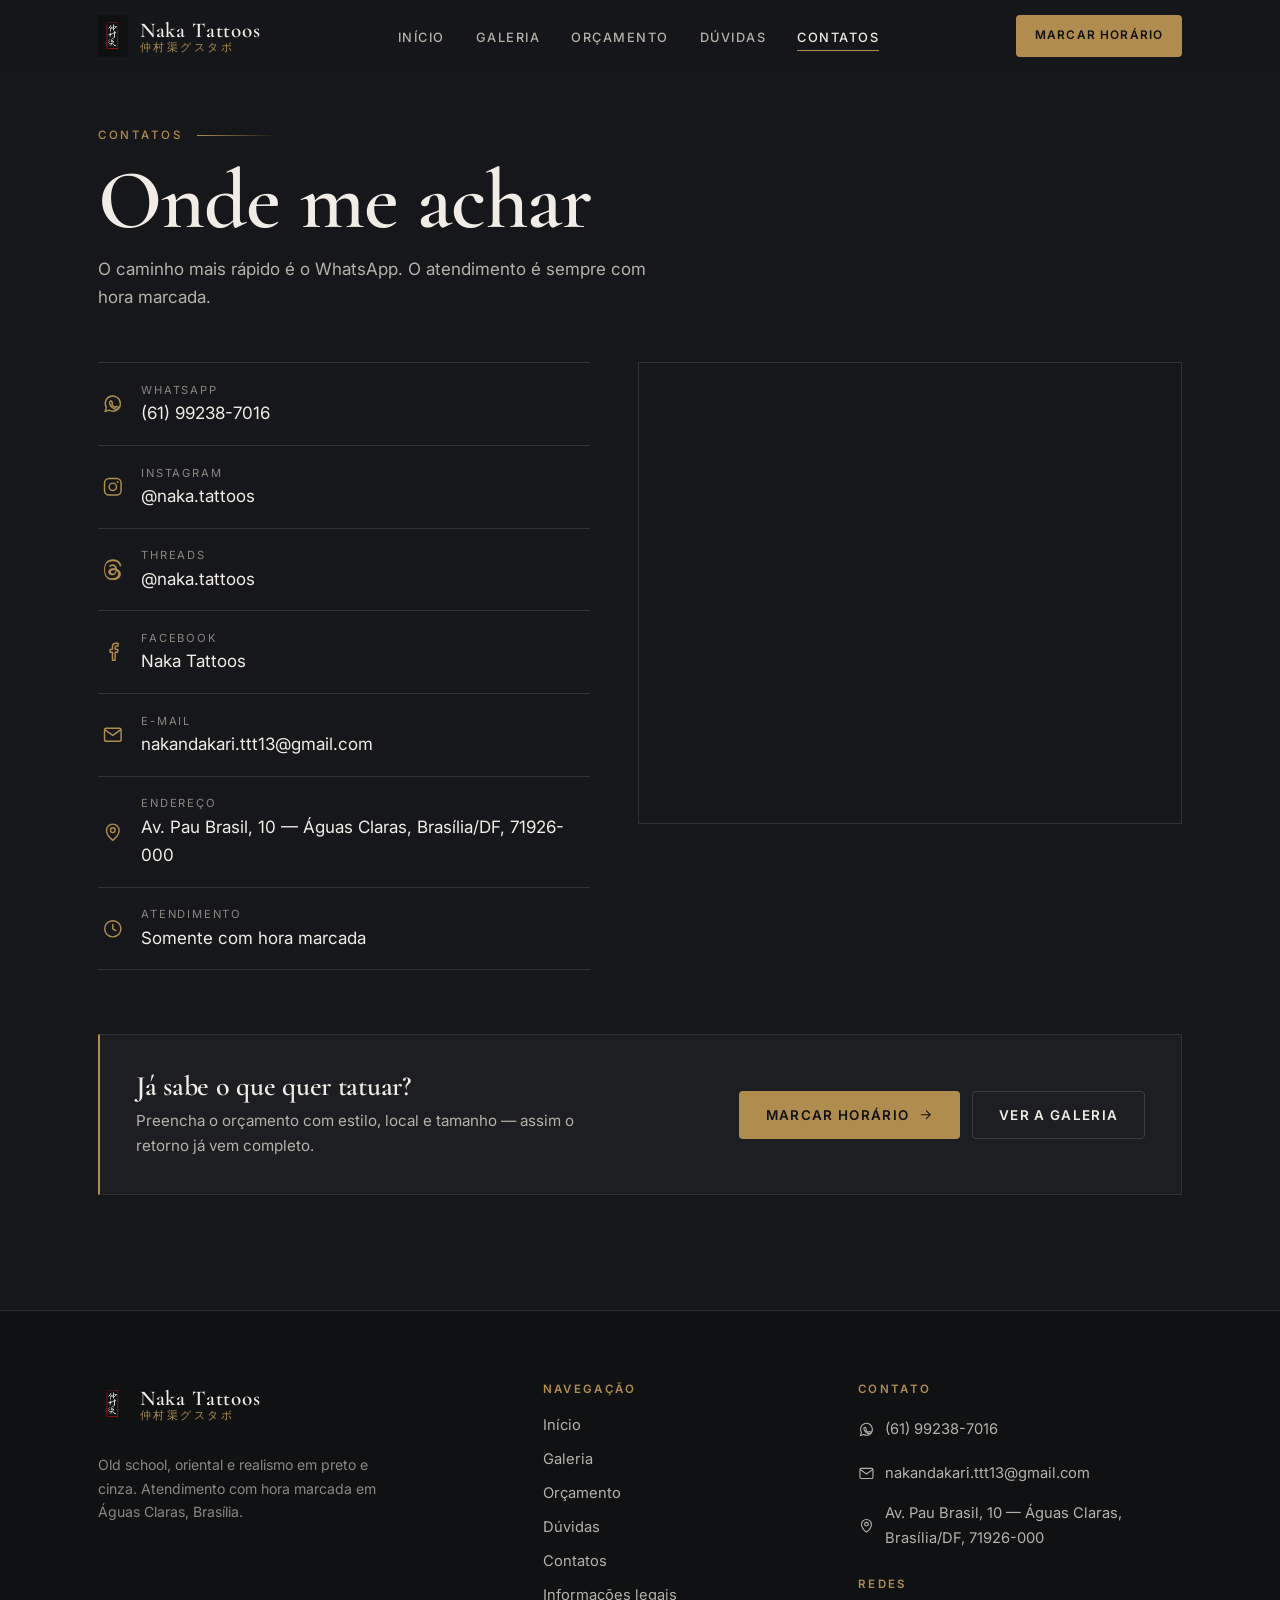
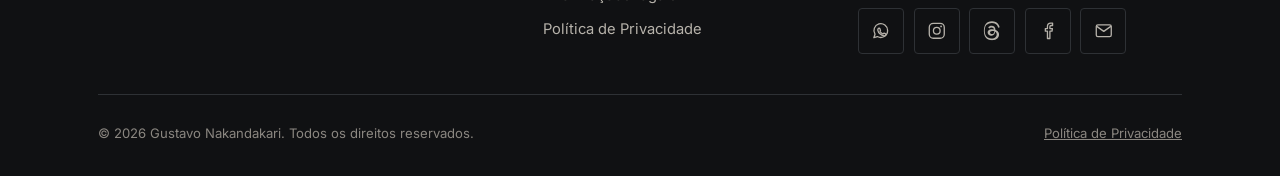
==== commit 56c1f007: "corrige nome da marca para Naka Tattoos em todo o site" ====
--- a/src/pages/contatos.html
+++ b/src/pages/contatos.html
@@ -5,14 +5,14 @@
         <meta name="viewport" content="width=device-width, initial-scale=1.0, viewport-fit=cover">
         <meta name="theme-color" content="#16171a">
 
-        <title>Contatos — Naka Tattos</title>
+        <title>Contatos — Naka Tattoos</title>
         <meta name="description" content="WhatsApp, e-mail, redes sociais e localização do estúdio de Gustavo Nakandakari em Águas Claras, Brasília.">
 
         <link rel="canonical" href="https://[DOMINIO]/src/pages/contatos.html">
         <meta property="og:type" content="website">
         <meta property="og:locale" content="pt_BR">
-        <meta property="og:site_name" content="Naka Tattos">
-        <meta property="og:title" content="Contatos — Naka Tattos">
+        <meta property="og:site_name" content="Naka Tattoos">
+        <meta property="og:title" content="Contatos — Naka Tattoos">
         <meta property="og:description" content="Fale comigo pelo WhatsApp, e-mail ou redes sociais. Atendimento com hora marcada.">
         <meta property="og:url" content="https://[DOMINIO]/src/pages/contatos.html">
         <meta property="og:image" content="https://[DOMINIO]/src/img/naka-marca.png">
@@ -78,7 +78,7 @@
 
         <header class="cabecalho" data-cabecalho>
             <div class="container cabecalho__interno">
-                <a class="marca" href="../../index.html" aria-label="Naka Tattos — página inicial">
+                <a class="marca" href="../../index.html" aria-label="Naka Tattoos — página inicial">
                     <img 
                         class="marca__logo" 
                         src="../img/naka-marca.png" 
@@ -87,7 +87,7 @@
                         alt=""
                     />
                     <span class="marca__texto">
-                        <span class="marca__nome">Naka Tattos</span>
+                        <span class="marca__nome">Naka Tattoos</span>
                         <span class="marca__kanji" lang="ja">仲村渠グスタボ</span>
                     </span>
                 </a>
@@ -174,7 +174,7 @@
             <div class="container">
                 <div class="rodape__topo">
                     <div>
-                        <a class="marca" href="../../index.html" aria-label="Naka Tattos — página inicial">
+                        <a class="marca" href="../../index.html" aria-label="Naka Tattoos — página inicial">
                             <img 
                                 class="marca__logo" 
                                 src="../img/naka-marca.png" 
@@ -184,7 +184,7 @@
                                 loading="lazy"
                             />
                             <span class="marca__texto">
-                                <span class="marca__nome">Naka Tattos</span>
+                                <span class="marca__nome">Naka Tattoos</span>
                                 <span class="marca__kanji" lang="ja">仲村渠グスタボ</span>
                             </span>
                         </a>
